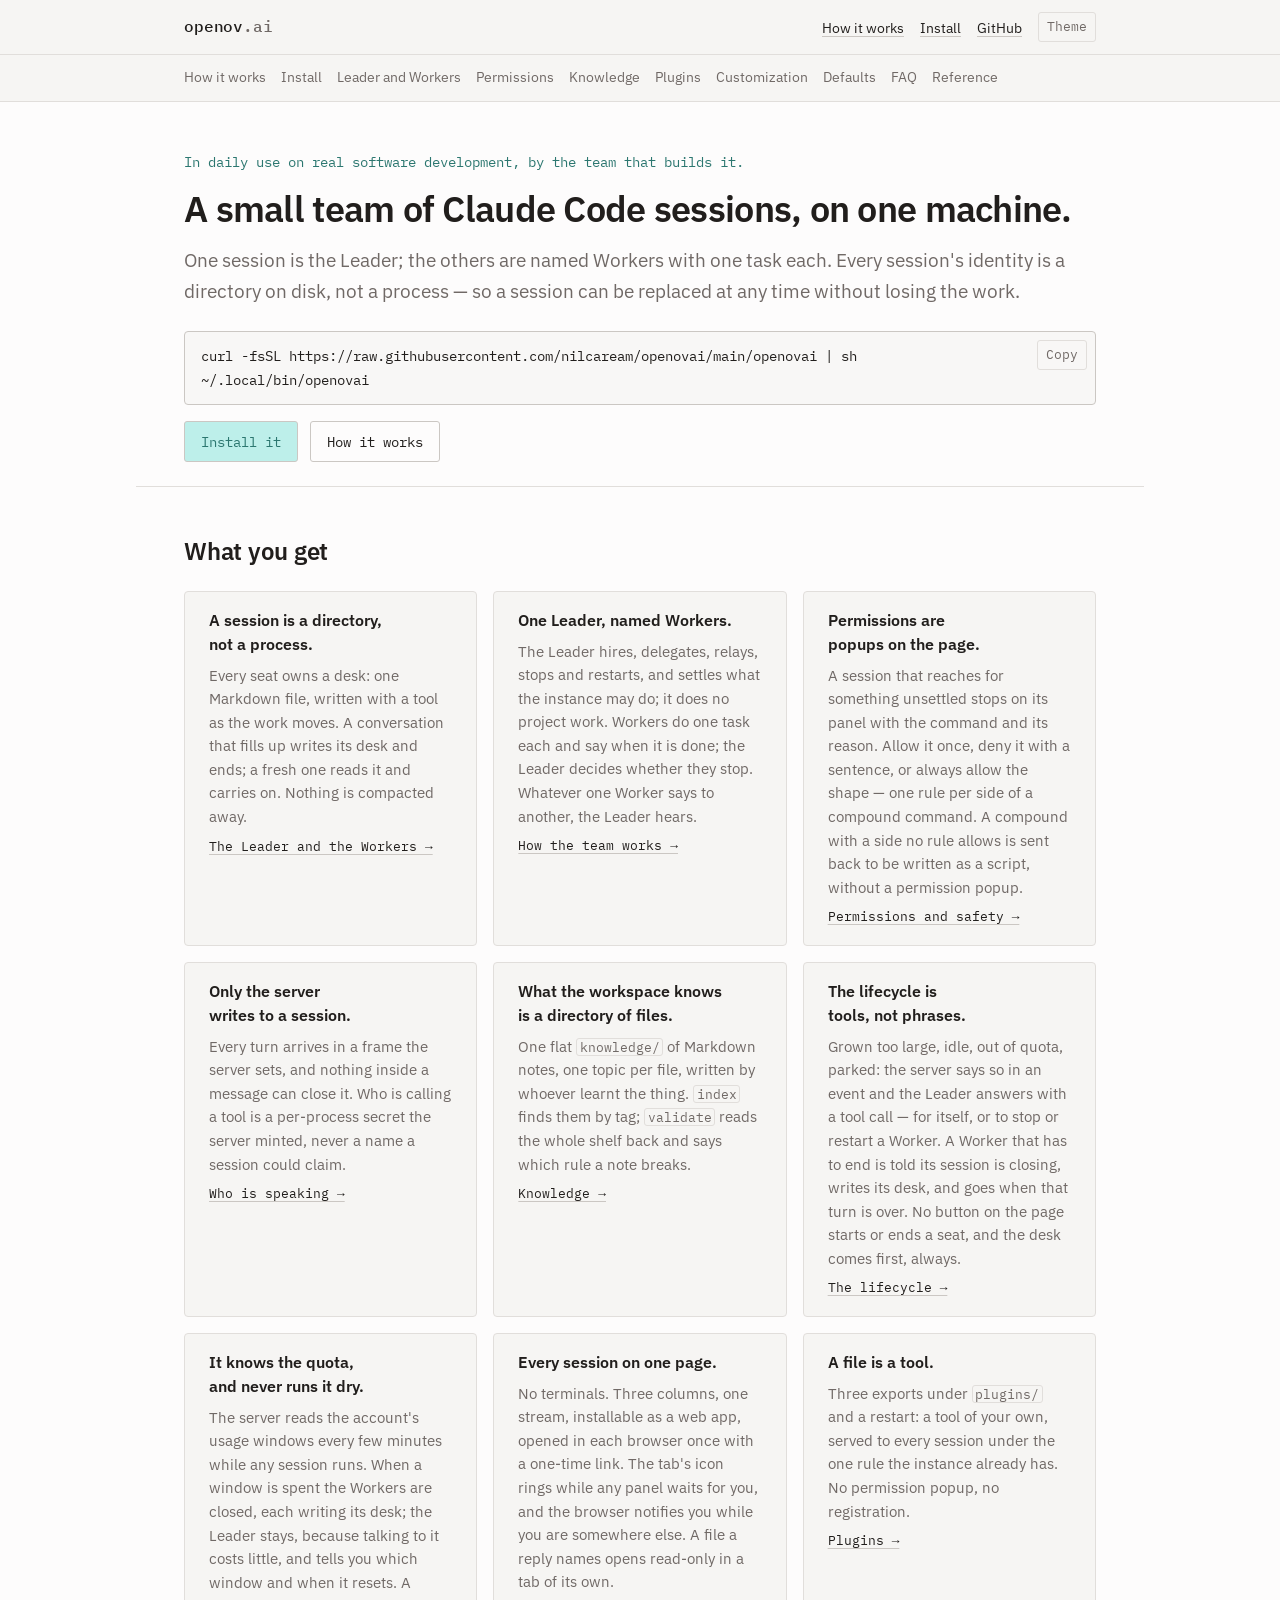
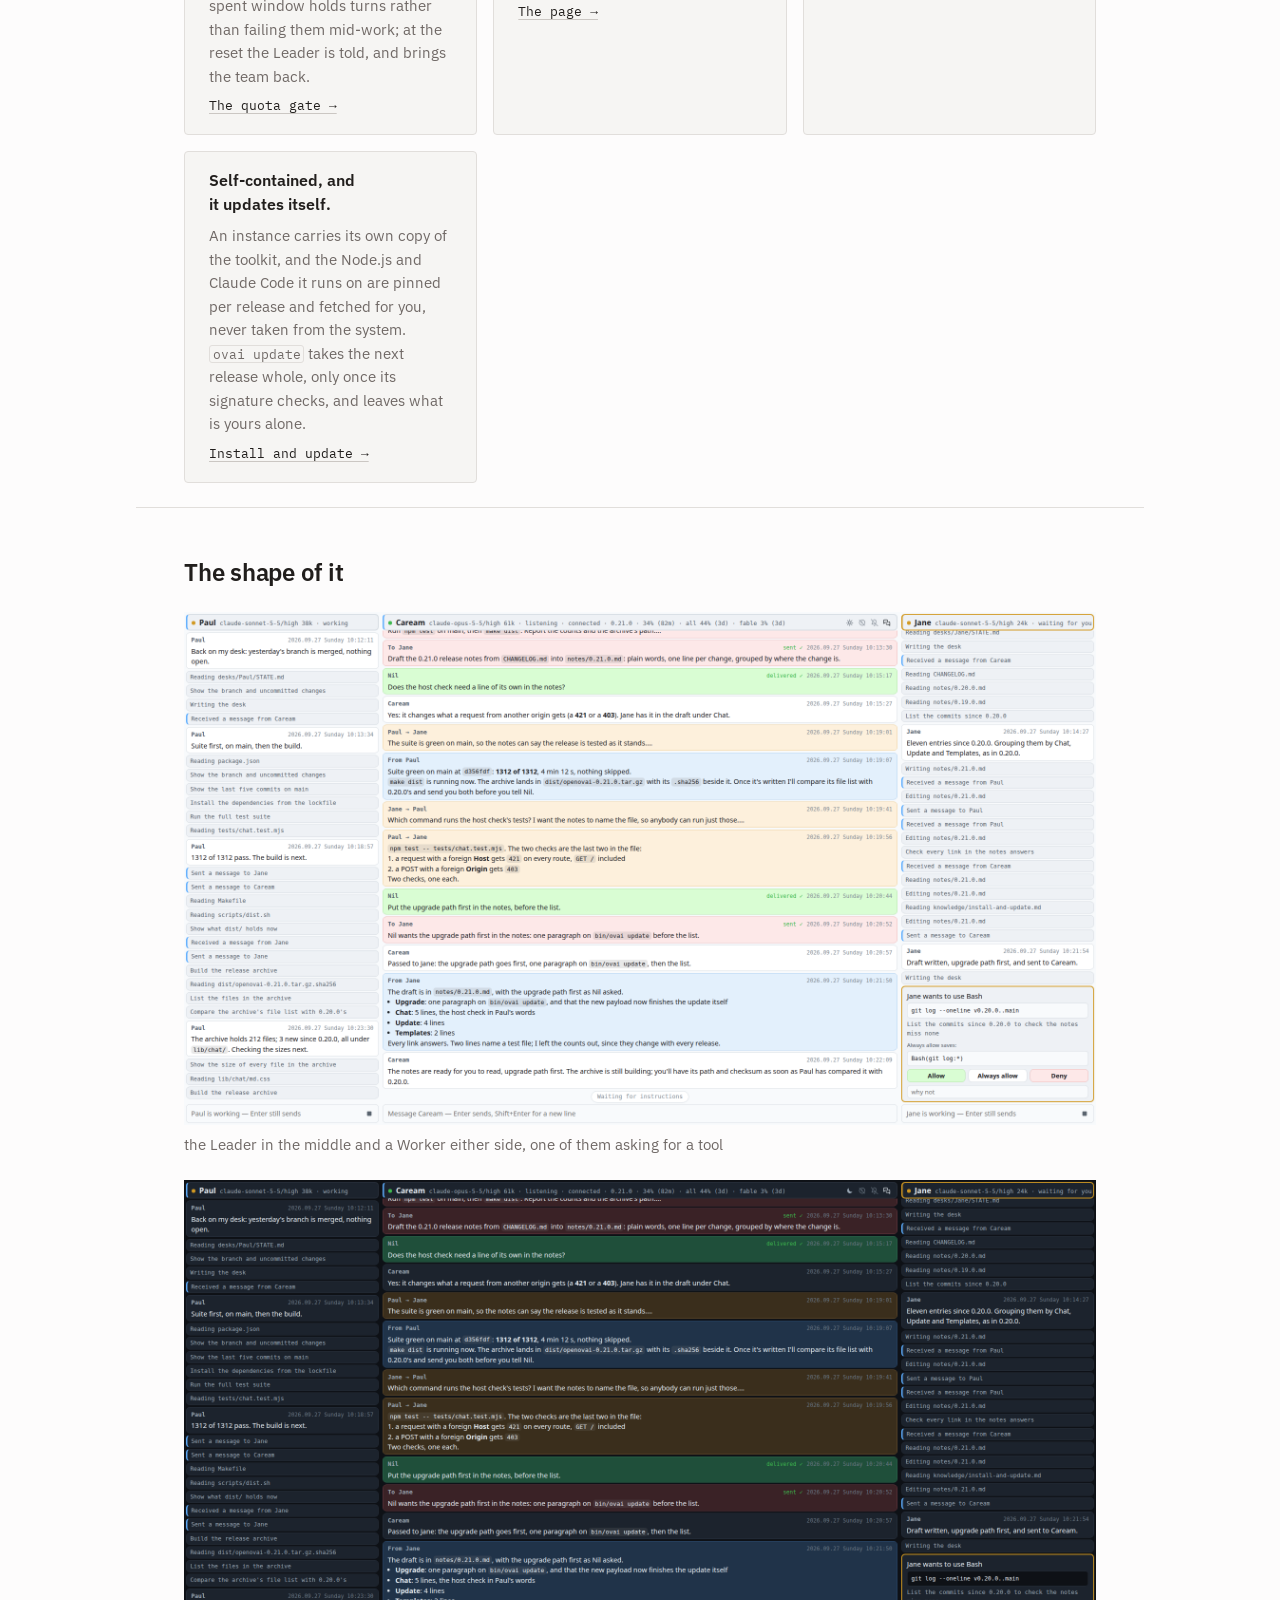
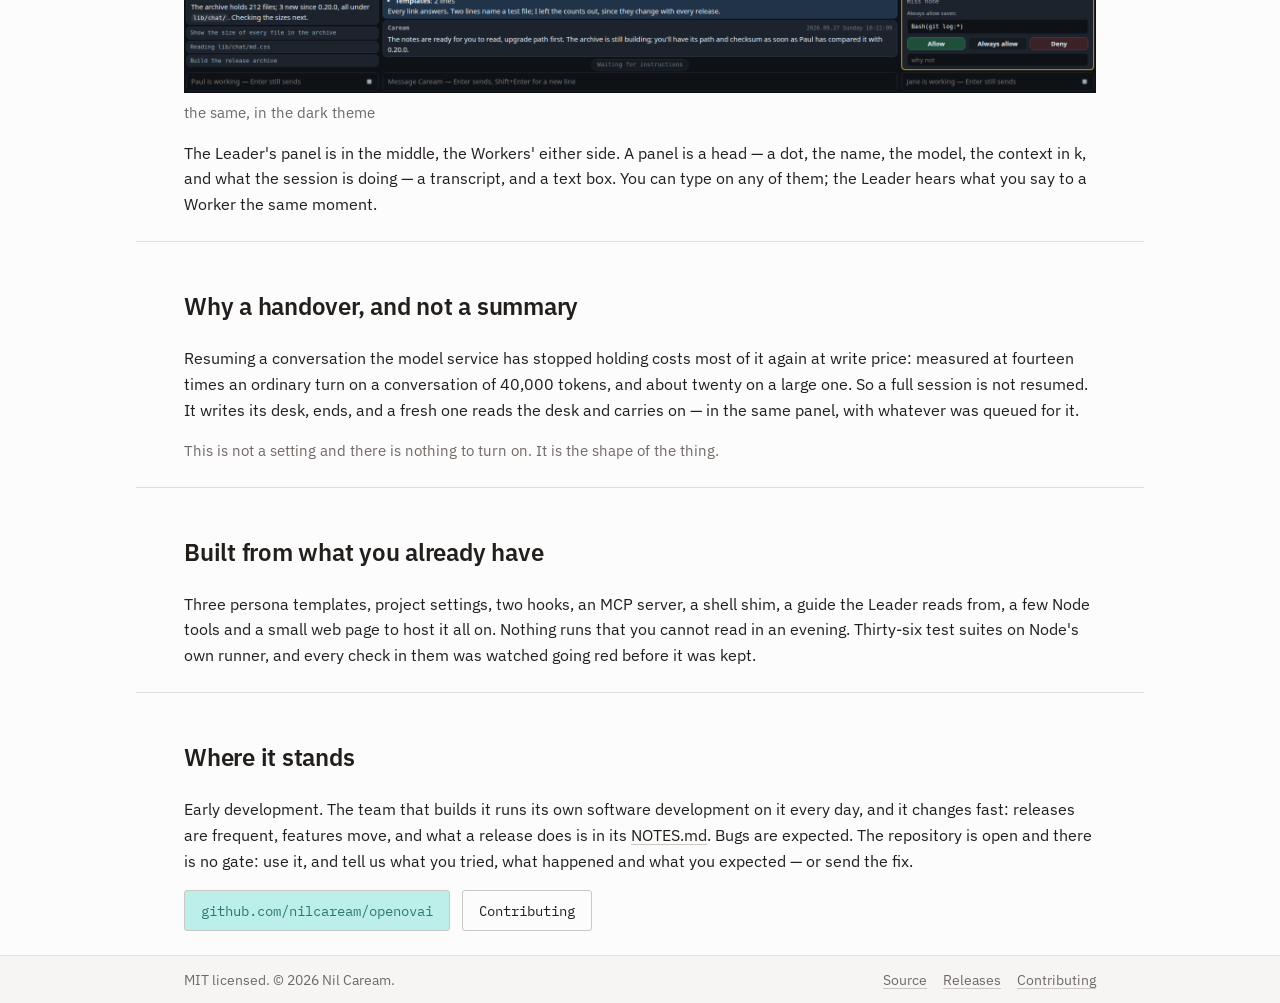
==== index.html @ b2111373 "install: no release number in the install examples" ====
<!doctype html>
<html lang="en">
<head>
<meta charset="utf-8">
<meta name="viewport" content="width=device-width, initial-scale=1">
<title>OpenOv AI — a small team of Claude Code sessions on one machine</title>
<meta name="description" content="A toolkit for running a small team of Claude Code sessions on one machine. One session is the Leader; the others are named Workers with one task each. Every session's identity is a directory on disk, not a process.">
<link rel="canonical" href="https://openov.ai/">
<meta property="og:type" content="website">
<meta property="og:url" content="https://openov.ai/">
<meta property="og:title" content="OpenOv AI">
<meta property="og:description" content="A small team of Claude Code sessions on one machine. Every session's identity is a directory on disk, not a process.">
<link rel="icon" href="/favicon.svg" type="image/svg+xml">
<!-- Fonts are served from this site. The page makes no third-party request of any kind. -->
<link rel="preload" href="/fonts/ibm-plex-sans-latin.woff2" as="font" type="font/woff2" crossorigin>
<link rel="preload" href="/fonts/ibm-plex-mono-400-latin.woff2" as="font" type="font/woff2" crossorigin>
<link rel="stylesheet" href="/style.css">
</head>
<body data-page="home">

<a class="skip" href="#main">Skip to content</a>

<header class="bar">
  <div class="wrap bar-in">
    <a class="mark" href="/">openov<span class="mark-dim">.ai</span></a>
    <nav>
      <a href="/how-it-works/">How it works</a>
      <a href="/install/">Install</a>
      <a href="https://github.com/nilcaream/openovai">GitHub</a>
      <button type="button" id="theme" class="ghost" hidden aria-label="Switch colour theme">Theme</button>
    </nav>
  </div>
  <nav class="docs" aria-label="Documentation">
    <div class="wrap docs-in">
      <a href="/how-it-works/">How it works</a>
      <a href="/install/">Install</a>
      <a href="/team/">Leader and Workers</a>
      <a href="/permissions/">Permissions</a>
      <a href="/knowledge/">Knowledge</a>
      <a href="/plugins/">Plugins</a>
      <a href="/customization/">Customization</a>
      <a href="/defaults/">Defaults</a>
      <a href="/faq/">FAQ</a>
      <a href="/reference/">Reference</a>
    </div>
  </nav>
</header>

<main id="main">

  <section class="wrap hero">
    <p class="line">In daily use on real software development, by the team that builds it.</p>
    <h1>A small team of Claude Code sessions, on one machine.</h1>
    <p class="lead">
      One session is the Leader; the others are named Workers with one task each. Every
      session's identity is a directory on disk, not a process &mdash; so a session can be
      replaced at any time without losing the work.
    </p>
    <div class="term term-copy">
      <button type="button" class="copy ghost" data-copy="install" hidden>Copy</button>
<pre id="install-cmd">curl -fsSL https://raw.githubusercontent.com/nilcaream/openovai/main/openovai | sh
~/.local/bin/openovai</pre>
    </div>
    <p class="cta">
      <a class="btn" href="/install/">Install it</a>
      <a class="btn btn-quiet" href="/how-it-works/">How it works</a>
    </p>
  </section>

  <section class="wrap">
    <h2>What you get</h2>
    <ul class="cards">
      <li class="card">
        <h3>A session is a directory, not a process.</h3>
        <p>Every seat owns a desk: one Markdown file, written with a tool as the work moves. A
          conversation that fills up writes its desk and ends; a fresh one reads it and carries
          on. Nothing is compacted away.</p>
        <a href="/team/">The Leader and the Workers &rarr;</a>
      </li>
      <li class="card">
        <h3>One Leader, named Workers.</h3>
        <p>The Leader hires, delegates, relays, stops and restarts, and settles what the instance
          may do; it does no project work. Workers do one task each and say when it is done; the
          Leader decides whether they stop. Whatever one Worker says to another, the Leader
          hears.</p>
        <a href="/team/">How the team works &rarr;</a>
      </li>
      <li class="card">
        <h3>Permissions are popups on the page.</h3>
        <p>A session that reaches for something unsettled stops on its panel with the command
          and its reason. Allow it once, deny it with a sentence, or always allow the shape
          &mdash; one rule per side of a compound command. A compound with a side no rule allows
          is sent back to be written as a script, without a permission popup.</p>
        <a href="/permissions/">Permissions and safety &rarr;</a>
      </li>
      <li class="card">
        <h3>Only the server writes to a session.</h3>
        <p>Every turn arrives in a frame the server sets, and nothing inside a message can close
          it. Who is calling a tool is a per-process secret the server minted, never a name a
          session could claim.</p>
        <a href="/permissions/">Who is speaking &rarr;</a>
      </li>
      <li class="card">
        <h3>What the workspace knows is a directory of files.</h3>
        <p>One flat <code>knowledge/</code> of Markdown notes, one topic per file, written by
          whoever learnt the thing. <code>index</code> finds them by tag; <code>validate</code>
          reads the whole shelf back and says which rule a note breaks.</p>
        <a href="/knowledge/">Knowledge &rarr;</a>
      </li>
      <li class="card">
        <h3>The lifecycle is tools, not phrases.</h3>
        <p>Grown too large, idle, out of quota, parked: the server says so in an event and the
          Leader answers with a tool call &mdash; for itself, or to stop or restart a Worker. A
          Worker that has to end is told its session is closing, writes its desk, and goes when
          that turn is over. No button on the page starts or ends a seat, and the desk comes
          first, always.</p>
        <a href="/how-it-works/#lifecycle">The lifecycle &rarr;</a>
      </li>
      <li class="card">
        <h3>It knows the quota, and never runs it dry.</h3>
        <p>The server reads the account's usage windows every few minutes while any session
          runs. When a window is spent the Workers are closed, each writing its desk; the Leader
          stays, because talking to it costs little, and tells you which window and when it
          resets. A spent window holds turns rather than failing them mid-work; at the reset the
          Leader is told, and brings the team back.</p>
        <a href="/how-it-works/#quota">The quota gate &rarr;</a>
      </li>
      <li class="card">
        <h3>Every session on one page.</h3>
        <p>No terminals. Three columns, one stream, installable as a web app, opened in each browser
          once with a one-time link. The tab's icon rings
          while any panel waits for you, and the browser notifies you while you are somewhere else.
          A file a reply names opens read-only in a tab of its own.</p>
        <a href="/how-it-works/#page">The page &rarr;</a>
      </li>
      <li class="card">
        <h3>A file is a tool.</h3>
        <p>Three exports under <code>plugins/</code> and a restart: a tool of your own, served to
          every session under the one rule the instance already has. No permission popup, no
          registration.</p>
        <a href="/plugins/">Plugins &rarr;</a>
      </li>
      <li class="card">
        <h3>Self-contained, and it updates itself.</h3>
        <p>An instance carries its own copy of the toolkit, and the Node.js and Claude Code it
          runs on are pinned per release and fetched for you, never taken from the system.
          <code>ovai update</code> takes the next release whole, only once its signature checks,
          and leaves what is yours alone.</p>
        <a href="/install/">Install and update &rarr;</a>
      </li>
    </ul>
  </section>

  <section class="wrap">
    <h2>The shape of it</h2>
    <figure class="shot">
      <a href="/media/media-1.png"><img src="/media/media-1.png" width="1920" height="1080" alt=""></a>
      <figcaption>the Leader in the middle and a Worker either side, one of them asking for a tool</figcaption>
    </figure>
    <figure class="shot">
      <a href="/media/media-2.png"><img src="/media/media-2.png" width="1920" height="1080" alt=""></a>
      <figcaption>the same, in the dark theme</figcaption>
    </figure>
    <p>
      The Leader's panel is in the middle, the Workers' either side. A panel is a head &mdash; a
      dot, the name, the model, the context in k, and what the session is doing &mdash; a
      transcript, and a text box. You can type on any of them; the Leader hears what you say to
      a Worker the same moment.
    </p>
  </section>

  <section class="wrap">
    <h2>Why a handover, and not a summary</h2>
    <p>
      Resuming a conversation the model service has stopped holding costs most of it again at
      write price: measured at fourteen times an ordinary turn on a conversation of 40,000
      tokens, and about twenty on a large one. So a full session is not resumed. It writes its
      desk, ends, and a fresh one reads the desk and carries on &mdash; in the same panel, with
      whatever was queued for it.
    </p>
    <p class="note">
      This is not a setting and there is nothing to turn on. It is the shape of the thing.
    </p>
  </section>

  <section class="wrap">
    <h2>Built from what you already have</h2>
    <p>
      Three persona templates, project settings, two hooks, an MCP server, a shell shim, a guide the
      Leader reads from, a few Node tools and a small web page to host it all on. Nothing runs that
      you cannot read in an evening. Thirty-six test suites on Node's own runner, and every check in them was watched going red
      before it was kept.
    </p>
  </section>

  <section class="wrap">
    <h2>Where it stands</h2>
    <p>
      Early development. The team that builds it runs its own software development on it every
      day, and it changes fast: releases are frequent, features move, and what a release does is
      in its <a href="https://github.com/nilcaream/openovai/blob/main/NOTES.md">NOTES.md</a>.
      Bugs are expected. The repository is open and there is no gate: use it, and tell us what
      you tried, what happened and what you expected &mdash; or send the fix.
    </p>
    <p class="cta">
      <a class="btn" href="https://github.com/nilcaream/openovai">github.com/nilcaream/openovai</a>
      <a class="btn btn-quiet" href="https://github.com/nilcaream/openovai/blob/main/CONTRIBUTING.md">Contributing</a>
    </p>
  </section>

</main>

<footer class="bar bar-foot">
  <div class="wrap bar-in">
    <span>MIT licensed. &copy; 2026 Nil Caream.</span>
    <nav>
      <a href="https://github.com/nilcaream/openovai">Source</a>
      <a href="https://github.com/nilcaream/openovai/blob/main/NOTES.md">Releases</a>
      <a href="https://github.com/nilcaream/openovai/blob/main/CONTRIBUTING.md">Contributing</a>
    </nav>
  </div>
</footer>

<script>
// Everything below is an enhancement. With JavaScript off the page is complete:
// the theme follows prefers-color-scheme and the install command is selectable text.
(function () {
  "use strict";

  var root = document.documentElement;
  var toggle = document.getElementById("theme");

  try {
    var saved = localStorage.getItem("theme");
    if (saved === "dark" || saved === "light") root.setAttribute("data-theme", saved);
  } catch (e) { /* private mode, blocked storage: the media query still decides */ }

  if (toggle) {
    toggle.hidden = false;
    toggle.addEventListener("click", function () {
      var dark = getComputedStyle(root).getPropertyValue("--is-dark").trim() === "1";
      var next = dark ? "light" : "dark";
      root.setAttribute("data-theme", next);
      try { localStorage.setItem("theme", next); } catch (e) { /* nothing to do */ }
    });
  }

  document.querySelectorAll("[data-copy]").forEach(function (button) {
    var pre = document.getElementById(button.getAttribute("data-copy") + "-cmd");
    if (!pre || !navigator.clipboard) return;
    button.hidden = false;
    button.addEventListener("click", function () {
      navigator.clipboard.writeText(pre.textContent).then(function () {
        var was = button.textContent;
        button.textContent = "Copied";
        setTimeout(function () { button.textContent = was; }, 1200);
      });
    });
  });
})();
</script>

</body>
</html>
---- style.css ----
/* OpenOv AI — openov.ai
 *
 * One stylesheet, no build step. Light is the base; the dark palette is a redefinition of the
 * same tokens, so no colour is ever defined only inside a media query.
 *
 * --is-dark is read back by the theme toggle in index.html, which is why it exists as a token.
 */

/* IBM Plex, served from this site. No third-party request is made by this page.
 * SIL Open Font License 1.1, (c) 2017 IBM Corp — the full text is in fonts/OFL.txt, which is
 * what the licence asks be distributed alongside the files.
 *
 * Sans is the variable file, so one download covers every weight the page uses. Mono is static
 * per weight, so there are two of it. Latin subset only: three files, about 75 KB in total.
 * font-display: swap, so text is readable before the fonts arrive and the page never blanks.
 */

@font-face {
  font-family: "IBM Plex Sans";
  font-style: normal;
  font-weight: 400 600;
  font-display: swap;
  src: url("/fonts/ibm-plex-sans-latin.woff2") format("woff2");
}

@font-face {
  font-family: "IBM Plex Mono";
  font-style: normal;
  font-weight: 400;
  font-display: swap;
  src: url("/fonts/ibm-plex-mono-400-latin.woff2") format("woff2");
}

@font-face {
  font-family: "IBM Plex Mono";
  font-style: normal;
  font-weight: 500;
  font-display: swap;
  src: url("/fonts/ibm-plex-mono-500-latin.woff2") format("woff2");
}

:root {
  --is-dark: 0;

  /* Warm neutrals: nothing is pure white or pure black. */
  --bg:        hsl(30 20% 99%);
  --bg-soft:   hsl(30 14% 96%);
  --bg-term:   hsl(30 12% 97%);
  --text:      hsl(20 8% 12%);
  --text-soft: hsl(20 5% 42%);
  --line:      hsl(30 8% 87%);
  --line-firm: hsl(30 7% 78%);

  /* The highlighter. Same idea as a marker pen over text, a different pen. */
  --mark:      hsl(174 62% 84%);
  --mark-firm: hsl(174 46% 32%);

  /* One column, and everything in it fills it: text, boxes, tables, cards. The width is set by
   * the widest thing that must not scroll — the install one-liner, 82 characters of Plex Mono at
   * 14px, in its box, inside a numbered step, with the Copy button clear of the text — plus room
   * for a fallback font while Plex loads. If the lines read long, this is the one token to
   * narrow; nothing inside the column has a width of its own.
   * --gap is the paragraph gap; --block the gap before a box; --section the space a section
   * keeps above its heading, half of it below its last block.
   */
  --col: 63rem;
  --gap: 1rem;
  --block: 1.5rem;
  --section: 3rem;
  --pad: clamp(1rem, 4vw, 3rem);

  --sans: "IBM Plex Sans", ui-sans-serif, system-ui, -apple-system, "Segoe UI", Roboto, sans-serif;
  --mono: "IBM Plex Mono", ui-monospace, SFMono-Regular, "SF Mono", Menlo, Consolas, monospace;

  color-scheme: light;
}

@media (prefers-color-scheme: dark) {
  :root:not([data-theme="light"]) {
    --is-dark: 1;
    --bg:        hsl(20 9% 7%);
    --bg-soft:   hsl(20 7% 11%);
    --bg-term:   hsl(20 8% 10%);
    --text:      hsl(30 12% 96%);
    --text-soft: hsl(30 6% 65%);
    --line:      hsl(20 6% 20%);
    --line-firm: hsl(20 5% 30%);
    --mark:      hsl(174 42% 24%);
    --mark-firm: hsl(174 48% 72%);
    color-scheme: dark;
  }
}

:root[data-theme="dark"] {
  --is-dark: 1;
  --bg:        hsl(20 9% 7%);
  --bg-soft:   hsl(20 7% 11%);
  --bg-term:   hsl(20 8% 10%);
  --text:      hsl(30 12% 96%);
  --text-soft: hsl(30 6% 65%);
  --line:      hsl(20 6% 20%);
  --line-firm: hsl(20 5% 30%);
  --mark:      hsl(174 42% 24%);
  --mark-firm: hsl(174 48% 72%);
  color-scheme: dark;
}

*, *::before, *::after { box-sizing: border-box; }

html { -webkit-text-size-adjust: 100%; }

body {
  margin: 0;
  background: var(--bg);
  color: var(--text);
  font-family: var(--sans);
  font-size: 1rem;
  line-height: 1.6;
  -webkit-font-smoothing: antialiased;
}

/* ---- layout ------------------------------------------------------------- */

.wrap {
  width: 100%;
  max-width: var(--col);
  margin-inline: auto;
  padding-inline: var(--pad);
}

/* A section keeps --section above its heading and half of that below its last block, so the
 * rule between two sections sits nearer the text it closes than the heading it precedes, and
 * the whole gap from one section's last line to the next heading stays within three lines.
 */
main > section {
  padding-block: var(--section) calc(var(--section) / 2);
  border-bottom: 1px solid var(--line);
}

main > section:last-child { border-bottom: 0; }

/* The rhythm: a paragraph gap between things, a block gap before a box or after a heading,
 * nothing above the first child. The top margin belongs to these rules alone: a list or a
 * figure below resets its own bottom and side margins, never its top.
 */
main > section > :first-child { margin-top: 0; }
main > section > * + * { margin-top: var(--gap); }
main > section > * + :where(figure, .term, .table, .cards, .callout) { margin-top: var(--block); }
main > section > h2 + * { margin-top: var(--block); }
main > section > h3 + * { margin-top: 0.75rem; }

/* ---- type --------------------------------------------------------------- */

h1, h2, h3 { text-wrap: balance; margin: 0; font-weight: 600; }
h1 { font-size: clamp(1.75rem, 1rem + 2vw, 2.25rem); line-height: 1.111; letter-spacing: -0.02em; }
h2 { font-size: 1.5rem; line-height: 1.333; letter-spacing: -0.01em; }
h3 { font-size: 1.25rem; line-height: 1.2; }

p { margin: 0; }
.lead { font-size: clamp(1.05rem, 2vw, 1.2rem); color: var(--text-soft); }
.note { font-size: 0.92rem; color: var(--text-soft); }

a { color: inherit; text-decoration-color: var(--line-firm); text-underline-offset: 0.2em; }
a:hover { text-decoration-color: currentColor; }

/* A code token never breaks inside itself — not at a hyphen, not at a slash. A code long enough
 * to need wrapping says where with <wbr>, between arguments or clauses; a line breaks there and
 * nowhere else.
 */
code { font-family: var(--mono); font-size: 0.9em; white-space: nowrap; }

/* ---- the tag, the marks, the buttons ------------------------------------ */

.tag {
  display: inline-block;
  font-family: var(--mono);
  font-size: 0.76rem;
  text-transform: uppercase;
  letter-spacing: 0.09em;
  padding: 0.25rem 0.5rem;
  background: var(--mark);
  color: var(--mark-firm);
  border-radius: 2px;
}

.marks { list-style: none; padding: 0; margin-bottom: 0; }
.marks li { position: relative; padding-left: 2rem; }
.marks li + li { margin-top: 0.5rem; }
.marks li::before {
  content: "[*]";
  position: absolute;
  left: 0;
  font-family: var(--mono);
  color: var(--mark-firm);
}
.marks-tight li + li { margin-top: 0.25rem; }

.cta { display: flex; flex-wrap: wrap; gap: 0.75rem; }

.btn {
  display: inline-block;
  font-family: var(--mono);
  font-size: 0.9rem;
  padding: 0.5rem 1rem;
  border: 1px solid var(--line-firm);
  border-radius: 3px;
  background: var(--mark);
  color: var(--mark-firm);
  text-decoration: none;
}
.btn:hover { border-color: var(--mark-firm); }
.btn-quiet { background: transparent; color: var(--text); }

.ghost {
  font: inherit;
  font-family: var(--mono);
  font-size: 0.8rem;
  padding: 0.25rem 0.5rem;
  color: var(--text-soft);
  background: transparent;
  border: 1px solid var(--line);
  border-radius: 3px;
  cursor: pointer;
}
.ghost:hover { color: var(--text); border-color: var(--line-firm); }

/* ---- the terminal boxes ------------------------------------------------- */

.term {
  margin-inline: 0;
  margin-bottom: 0;
  border: 1px solid var(--line-firm);
  border-radius: 4px;
  background: var(--bg-term);
  position: relative;
}

.term figcaption {
  font-family: var(--mono);
  font-size: 0.76rem;
  color: var(--text-soft);
  padding: 0.5rem 1rem;
  border-bottom: 1px solid var(--line);
}

.term pre {
  margin: 0;
  padding: 0.75rem 1rem;
  overflow-x: auto;          /* wide content scrolls in its own box, never the page */
  font-family: var(--mono);
  font-size: 0.875rem;
  line-height: 1.5rem;
  tab-size: 2;
}

.term b { font-weight: 500; background: var(--mark); color: var(--mark-firm); padding: 0 0.25em; }

/* The button sits over the box's top-right corner; the text keeps clear of it, so a one-line
 * command is never covered and never scrolls to get out from under it.
 */
.term-copy pre { padding-right: 4rem; }
.term-copy .copy { position: absolute; top: 0.5rem; right: 0.5rem; background: var(--bg-term); }

/* ---- bars --------------------------------------------------------------- */

.bar { border-bottom: 1px solid var(--line); background: var(--bg-soft); }
.bar-foot { border-bottom: 0; border-top: 1px solid var(--line); }

.bar-in {
  display: flex;
  flex-wrap: wrap;
  gap: 0.5rem 1rem;
  align-items: center;
  justify-content: space-between;
  padding-block: 0.75rem;
  font-size: 0.9rem;
}

.bar-in nav { display: flex; align-items: center; gap: 1rem; }

.mark {
  font-family: var(--mono);
  font-weight: 500;
  font-size: 1rem;
  letter-spacing: -0.01em;
  text-decoration: none;
}
.mark-dim { color: var(--text-soft); }

.bar-foot { color: var(--text-soft); font-size: 0.85rem; }

/* ---- the docs row --------------------------------------------------------
 *
 * Every page carries the same second row under the header: one link per docs page. The page
 * that is open is marked from the body's data-page, so the row itself is the same bytes on every
 * page and the mark needs no script.
 */

.docs { border-top: 1px solid var(--line); font-size: 0.85rem; }

/* The links are inline, not flex items, so that when the row has to break — on a phone — the
 * lines come out even (text-wrap: balance) instead of one link left over on the last line.
 */
.docs-in { padding-block: 0.5rem; text-wrap: balance; }
.docs-in a { display: inline-block; text-decoration: none; color: var(--text-soft); padding-block: 0.25rem; margin-right: 0.75rem; }
.docs-in a:hover { color: var(--text); }
[data-page="how-it-works"] .docs-in a[href="/how-it-works/"],
[data-page="install"]       .docs-in a[href="/install/"],
[data-page="team"]          .docs-in a[href="/team/"],
[data-page="permissions"]   .docs-in a[href="/permissions/"],
[data-page="knowledge"]     .docs-in a[href="/knowledge/"],
[data-page="plugins"]       .docs-in a[href="/plugins/"],
[data-page="customization"] .docs-in a[href="/customization/"],
[data-page="defaults"]      .docs-in a[href="/defaults/"],
[data-page="faq"]           .docs-in a[href="/faq/"],
[data-page="reference"]     .docs-in a[href="/reference/"] {
  color: var(--mark-firm);
  box-shadow: inset 0 -2px 0 var(--mark-firm);
}

/* ---- docs pages ----------------------------------------------------------
 *
 * A docs page is one column of prose with boxes in it, and the text and the boxes are the same
 * width: the column's.
 */

/* Headings keep twice as much above as below, so each sits with the text it opens: h2 opens a
 * section (the section's own padding is its space above, --block below), h3 2rem above and
 * 0.75rem below — the space below is set with the rhythm rules above.
 */
.prose > * + h2 { margin-top: var(--section); }
.prose > * + h3 { margin-top: 2rem; }
.prose ul, .prose ol { padding-left: 1.5rem; margin-bottom: 0; }
.prose li + li { margin-top: 0.5rem; }
.prose li > ul { margin-top: 0.5rem; }
.prose dl { margin-bottom: 0; }
.prose dt { font-family: var(--mono); font-size: 0.88rem; font-weight: 500; margin-top: 0.75rem; }
.prose dd { margin: 0.25rem 0 0 0; }
.prose hr { border: 0; border-top: 1px solid var(--line); margin-block: 3rem; }

/* Inline code in prose sits on the soft ground; code inside a terminal box does not. */
.prose p code, .prose li code, .prose dd code, .prose td code, .card code {
  background: var(--bg-soft);
  border: 1px solid var(--line);
  border-radius: 3px;
  padding: 0 0.2em;
  font-size: 0.86em;
}

/* Tables: the reference page is mostly these. The columns share the width by what they hold:
 * no column is held on one line, so the prose column gets the room and a command in a cell
 * wraps between its arguments. A table wider than its column scrolls in its own box.
 */
.table { overflow-x: auto; }
table { border-collapse: collapse; width: 100%; font-size: 0.875rem; line-height: 1.5rem; }
th, td { text-align: left; vertical-align: top; padding: 0.5rem 0.75rem; border-bottom: 1px solid var(--line); }
th { font-weight: 600; font-size: 0.82rem; text-transform: uppercase; letter-spacing: 0.05em; color: var(--text-soft); }
table.whose td:nth-child(2) { white-space: nowrap; }  /* the whose column is one line per cell; the what column takes the rest */

/* Cards: the front page's grid of what you get, and any other list that wants to be boxes. */
.cards {
  list-style: none;
  padding: 0;
  margin-bottom: 0;
  display: grid;
  grid-template-columns: repeat(auto-fill, minmax(16rem, 1fr));
  gap: 1rem;
}
.card {
  border: 1px solid var(--line);
  border-radius: 4px;
  background: var(--bg-soft);
  padding: 1rem 1.5rem;
}
.card h3 { margin: 0 0 0.5rem; font-size: 1rem; line-height: 1.5; }
.card p { font-size: 0.92rem; color: var(--text-soft); }
.card a { display: inline-block; margin-top: 0.5rem; font-family: var(--mono); font-size: 0.8rem; }

/* Callouts: a note is something to know, a warning is something that bites. */
.callout {
  border-left: 3px solid var(--mark-firm);
  background: var(--bg-soft);
  padding: 0.75rem 1rem;
  border-radius: 0 3px 3px 0;
  font-size: 0.95rem;
}
.callout-warn { border-left-color: hsl(32 90% 45%); }
.callout > * + * { margin-top: 0.5rem; }
.callout b:first-child { font-family: var(--mono); font-size: 0.8rem; text-transform: uppercase; letter-spacing: 0.06em; }

/* A media figure that is not recorded yet: a dashed box saying what goes there and why. */
.media {
  margin-inline: 0;
  margin-bottom: 0;
  border: 2px dashed var(--line-firm);
  border-radius: 4px;
  padding: 1.5rem 1rem;
  text-align: center;
  color: var(--text-soft);
}
.media b { display: block; font-family: var(--mono); font-size: 0.8rem; color: var(--mark-firm); margin-bottom: 0.25rem; }
.media figcaption { font-size: 0.92rem; }

/* A recorded media figure: the shot at its own size, never wider than the column, the caption under it. */
.shot { margin-inline: 0; margin-bottom: 0; }
.shot img { display: block; max-width: 100%; height: auto; }
/* A shot of the ovai page comes as a light and a dark file; the one matching the site's theme shows. */
.shot > a.dark { display: none; }
:root[data-theme="dark"] .shot > a.light { display: none; }
:root[data-theme="dark"] .shot > a.dark { display: inline; }
@media (prefers-color-scheme: dark) {
  :root:not([data-theme="light"]) .shot > a.light { display: none; }
  :root:not([data-theme="light"]) .shot > a.dark { display: inline; }
}
.shot figcaption { font-size: 0.92rem; color: var(--text-soft); margin-top: 0.5rem; }

/* A diagram in words: a terminal box that is not a command. */
.diagram pre { font-size: 0.8rem; line-height: 1.25rem; }

/* Steps: the install page is a numbered read. It is not a prose list — ol.steps outweighs
 * .prose ol, so the list keeps no indent of its own and each step's box fills the step.
 */
ol.steps { counter-reset: step; list-style: none; padding: 0; margin-bottom: 0; }
.steps > li { counter-increment: step; position: relative; padding-left: 2.5rem; }
.steps > li + li { margin-top: 2rem; }
.steps > li::before {
  content: counter(step);
  position: absolute;
  left: 0;
  top: 0;
  width: 1.5rem;
  height: 1.5rem;
  display: grid;
  place-items: center;
  font-family: var(--mono);
  font-size: 0.8rem;
  border-radius: 50%;
  background: var(--mark);
  color: var(--mark-firm);
}
.steps > li > * + * { margin-top: 0.75rem; }
.steps h3 { margin-top: 0; }

/* The two-line hero on the front page, and the tag under it. */
.hero .line { font-family: var(--mono); font-size: 0.9rem; color: var(--mark-firm); }

/* ---- small screens -------------------------------------------------------
 *
 * The big gaps shrink, the text does not: section space 3rem → 2rem, the gap before a box
 * 1.5rem → 1rem, card padding 1rem all round; body stays 16px and the side padding is --pad's
 * floor of 1rem.
 */
@media (max-width: 40em) {
  :root { --section: 2rem; --block: 1rem; }
  .card { padding: 1rem; }
}

/* ---- accessibility ------------------------------------------------------ */

.skip {
  position: absolute;
  left: -9999px;
}
.skip:focus {
  left: var(--pad);
  top: 0.5rem;
  z-index: 10;
  background: var(--bg);
  padding: 0.5rem 0.75rem;
  border: 1px solid var(--line-firm);
  border-radius: 3px;
}

:focus-visible { outline: 2px solid var(--mark-firm); outline-offset: 2px; }

@media (prefers-reduced-motion: reduce) {
  *, *::before, *::after { transition: none !important; animation: none !important; }
}
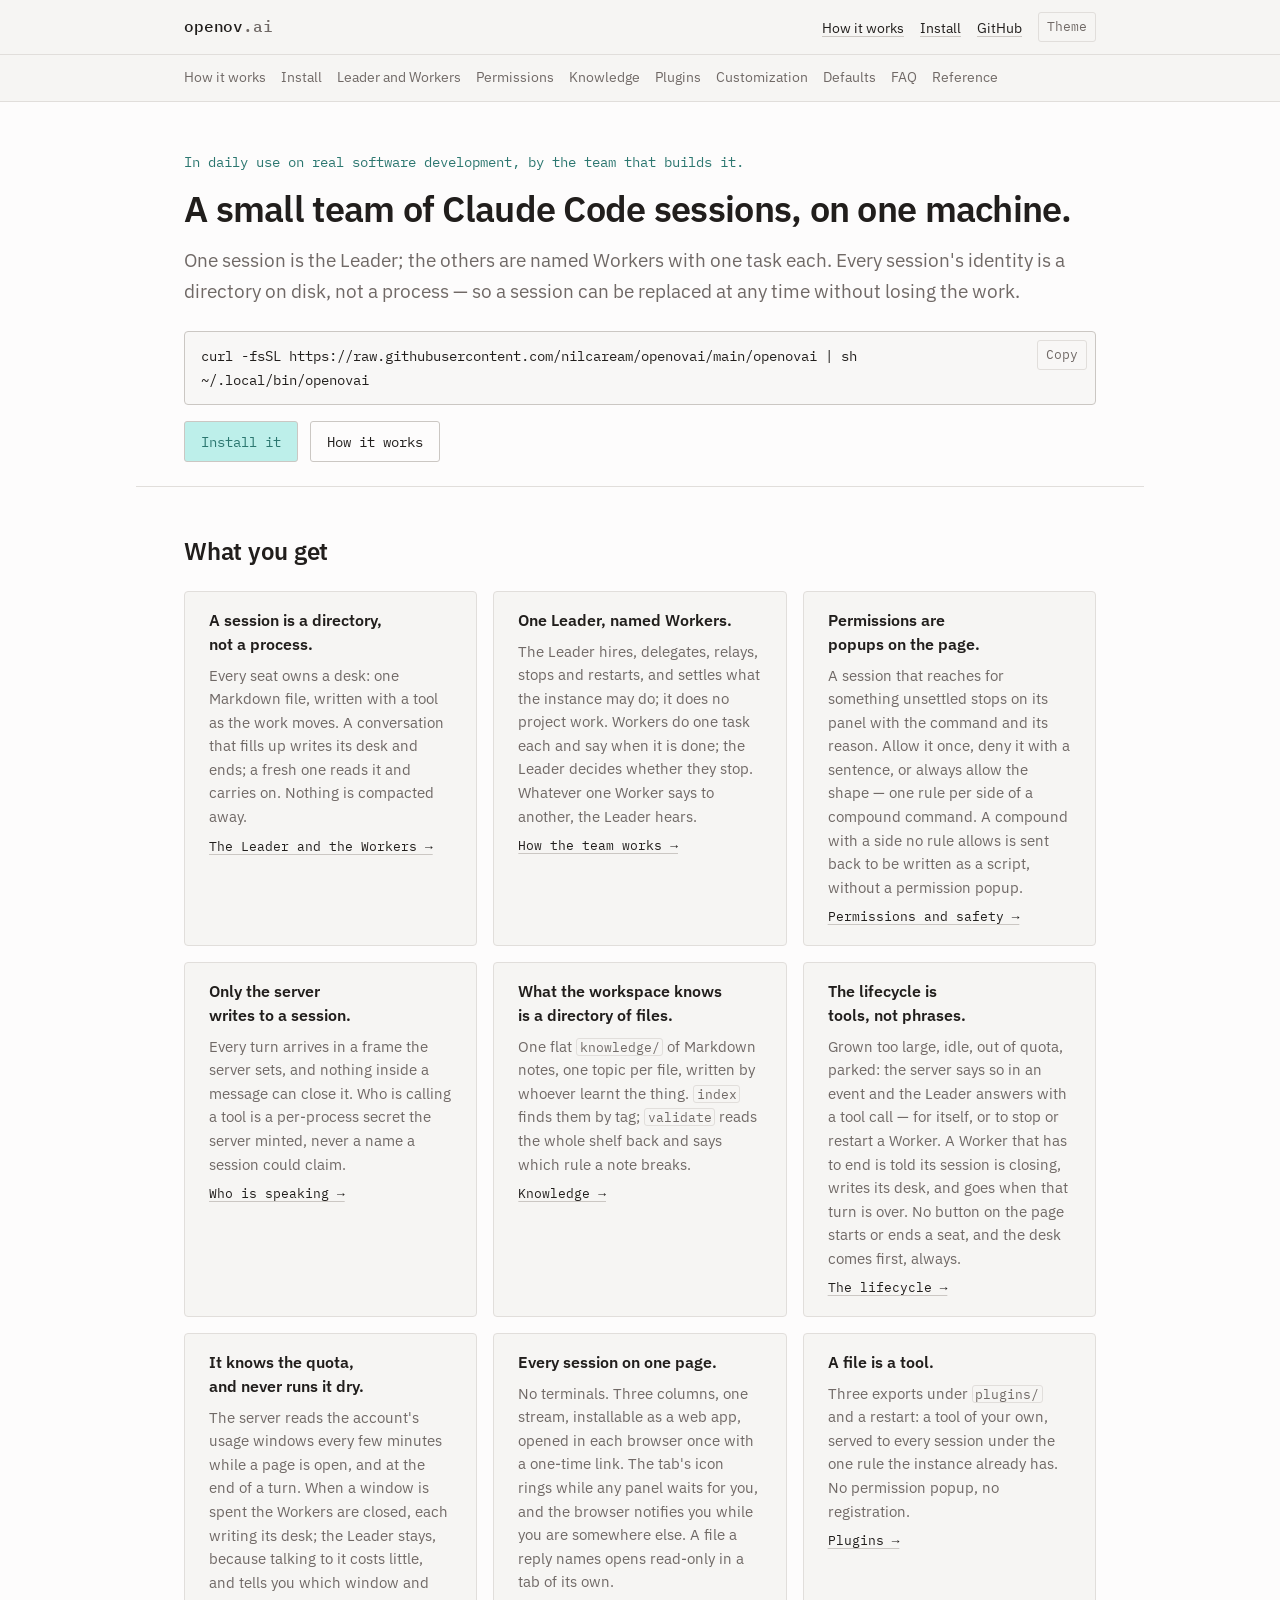
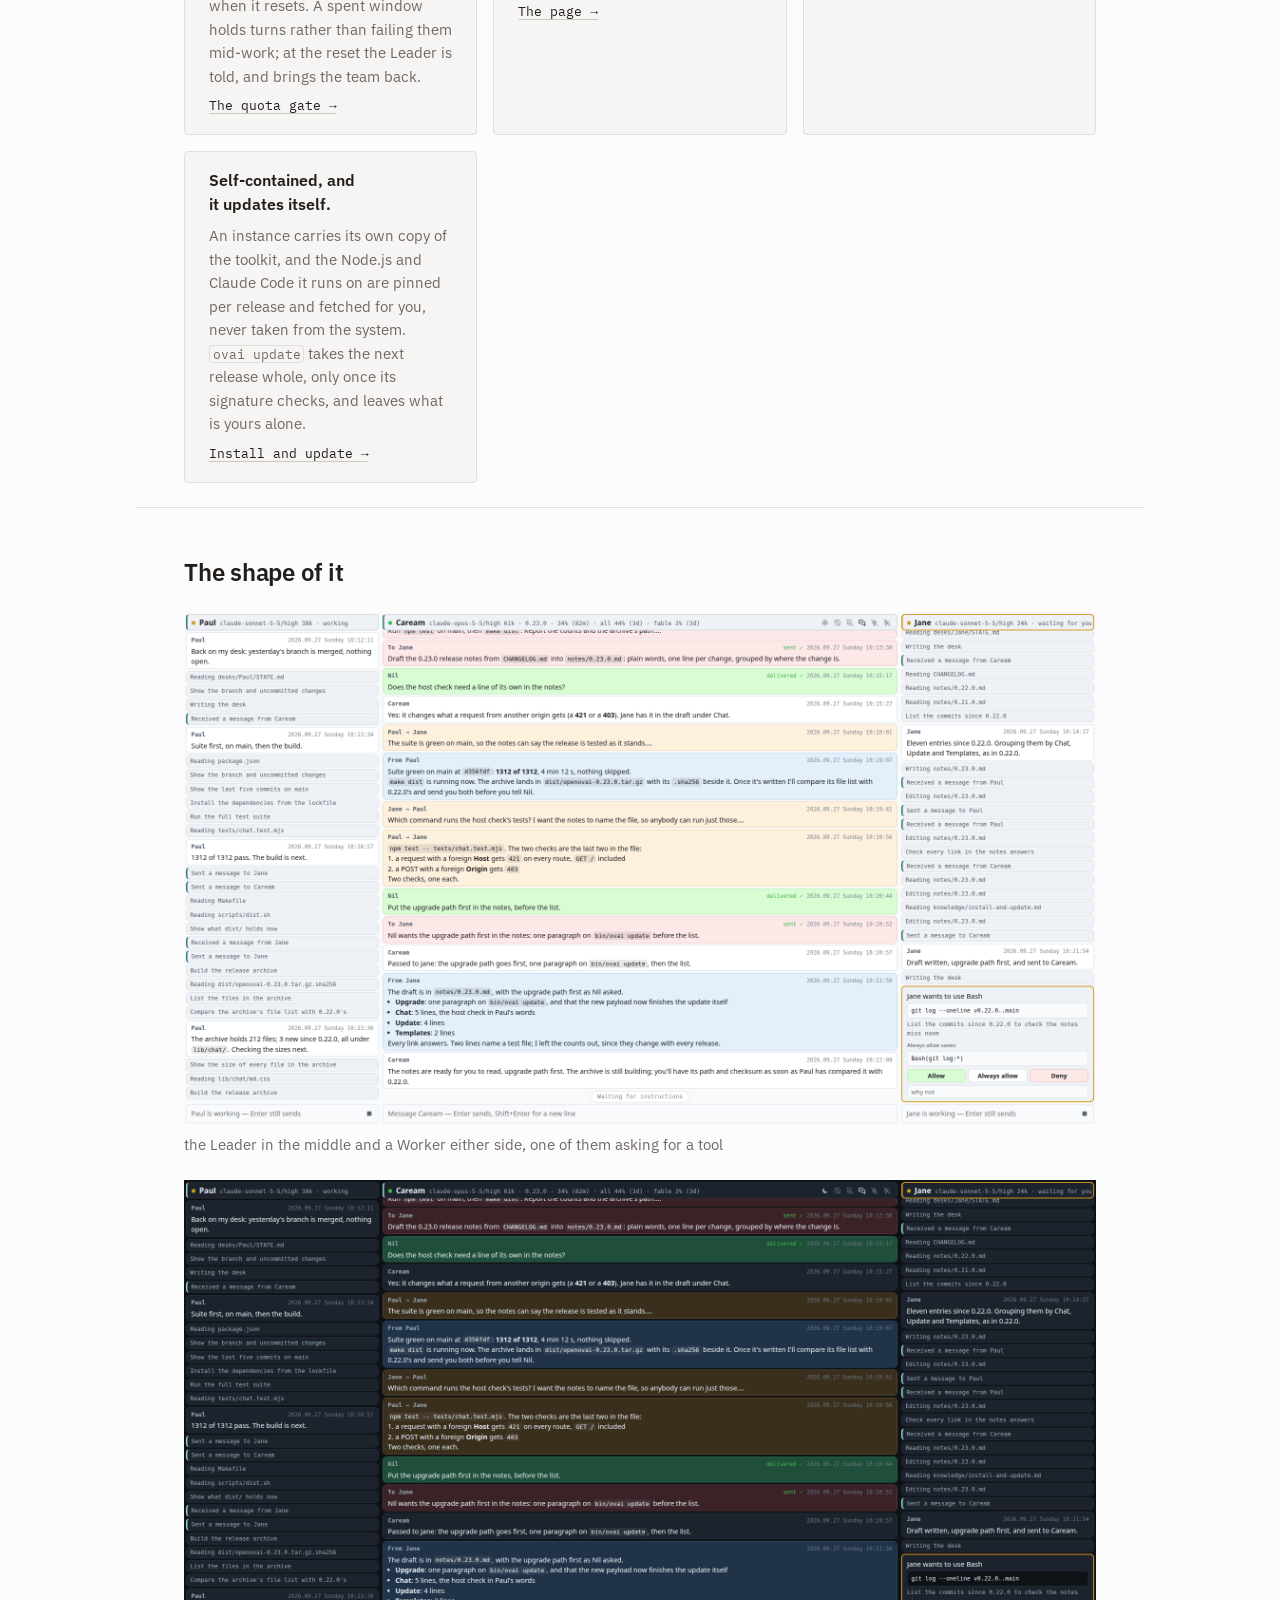
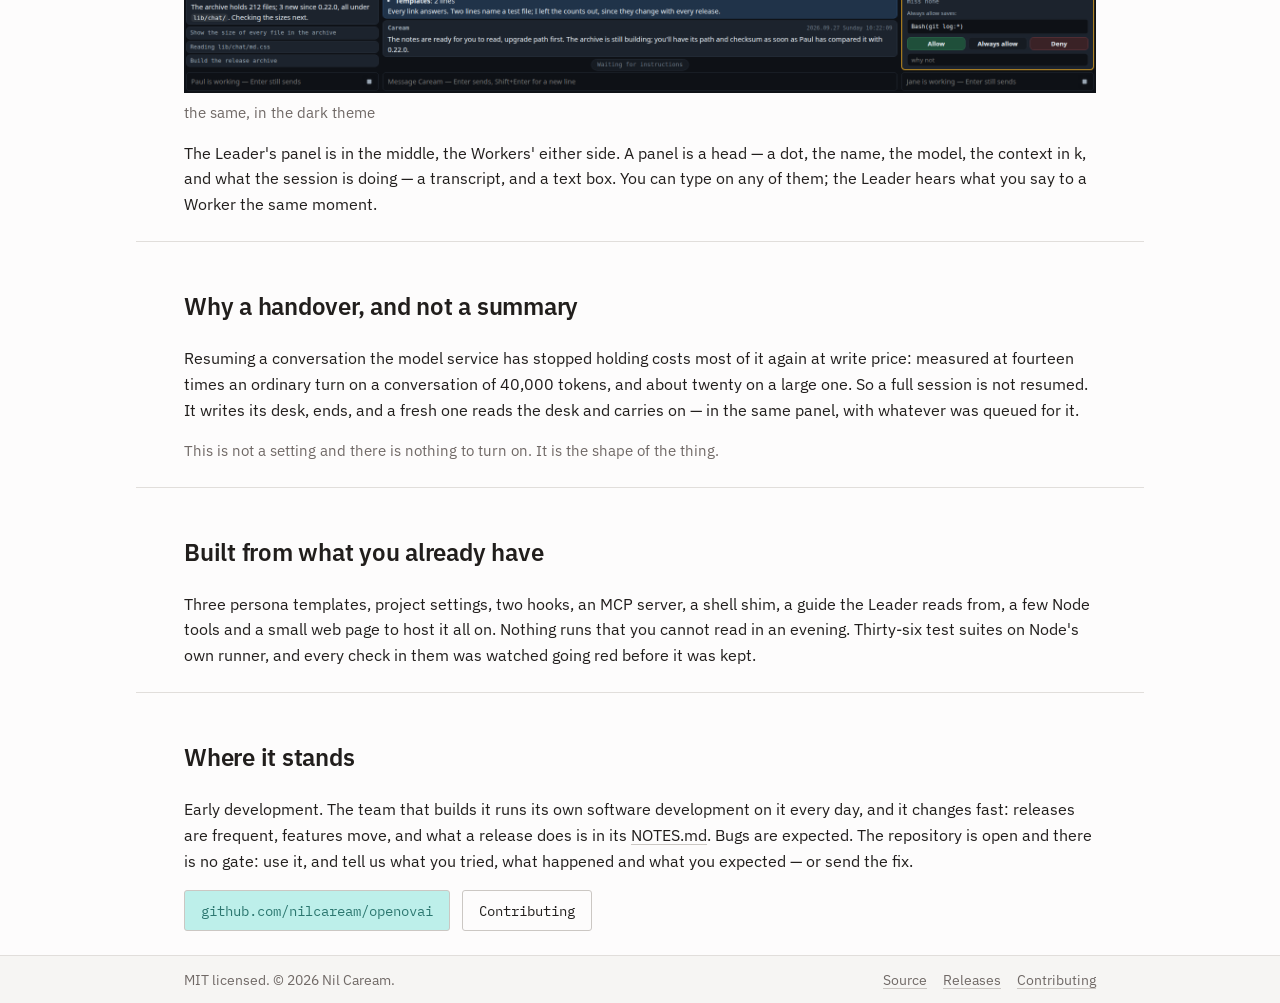
==== commit 9de2130b: "how it works: the panel heads and rows as 0.23.0 draws them" ====
--- a/index.html
+++ b/index.html
@@ -118,8 +118,8 @@
       </li>
       <li class="card">
         <h3>It knows the quota, and never runs it dry.</h3>
-        <p>The server reads the account's usage windows every few minutes while any session
-          runs. When a window is spent the Workers are closed, each writing its desk; the Leader
+        <p>The server reads the account's usage windows every few minutes while a page is open,
+          and at the end of a turn. When a window is spent the Workers are closed, each writing its desk; the Leader
           stays, because talking to it costs little, and tells you which window and when it
           resets. A spent window holds turns rather than failing them mid-work; at the reset the
           Leader is told, and brings the team back.</p>
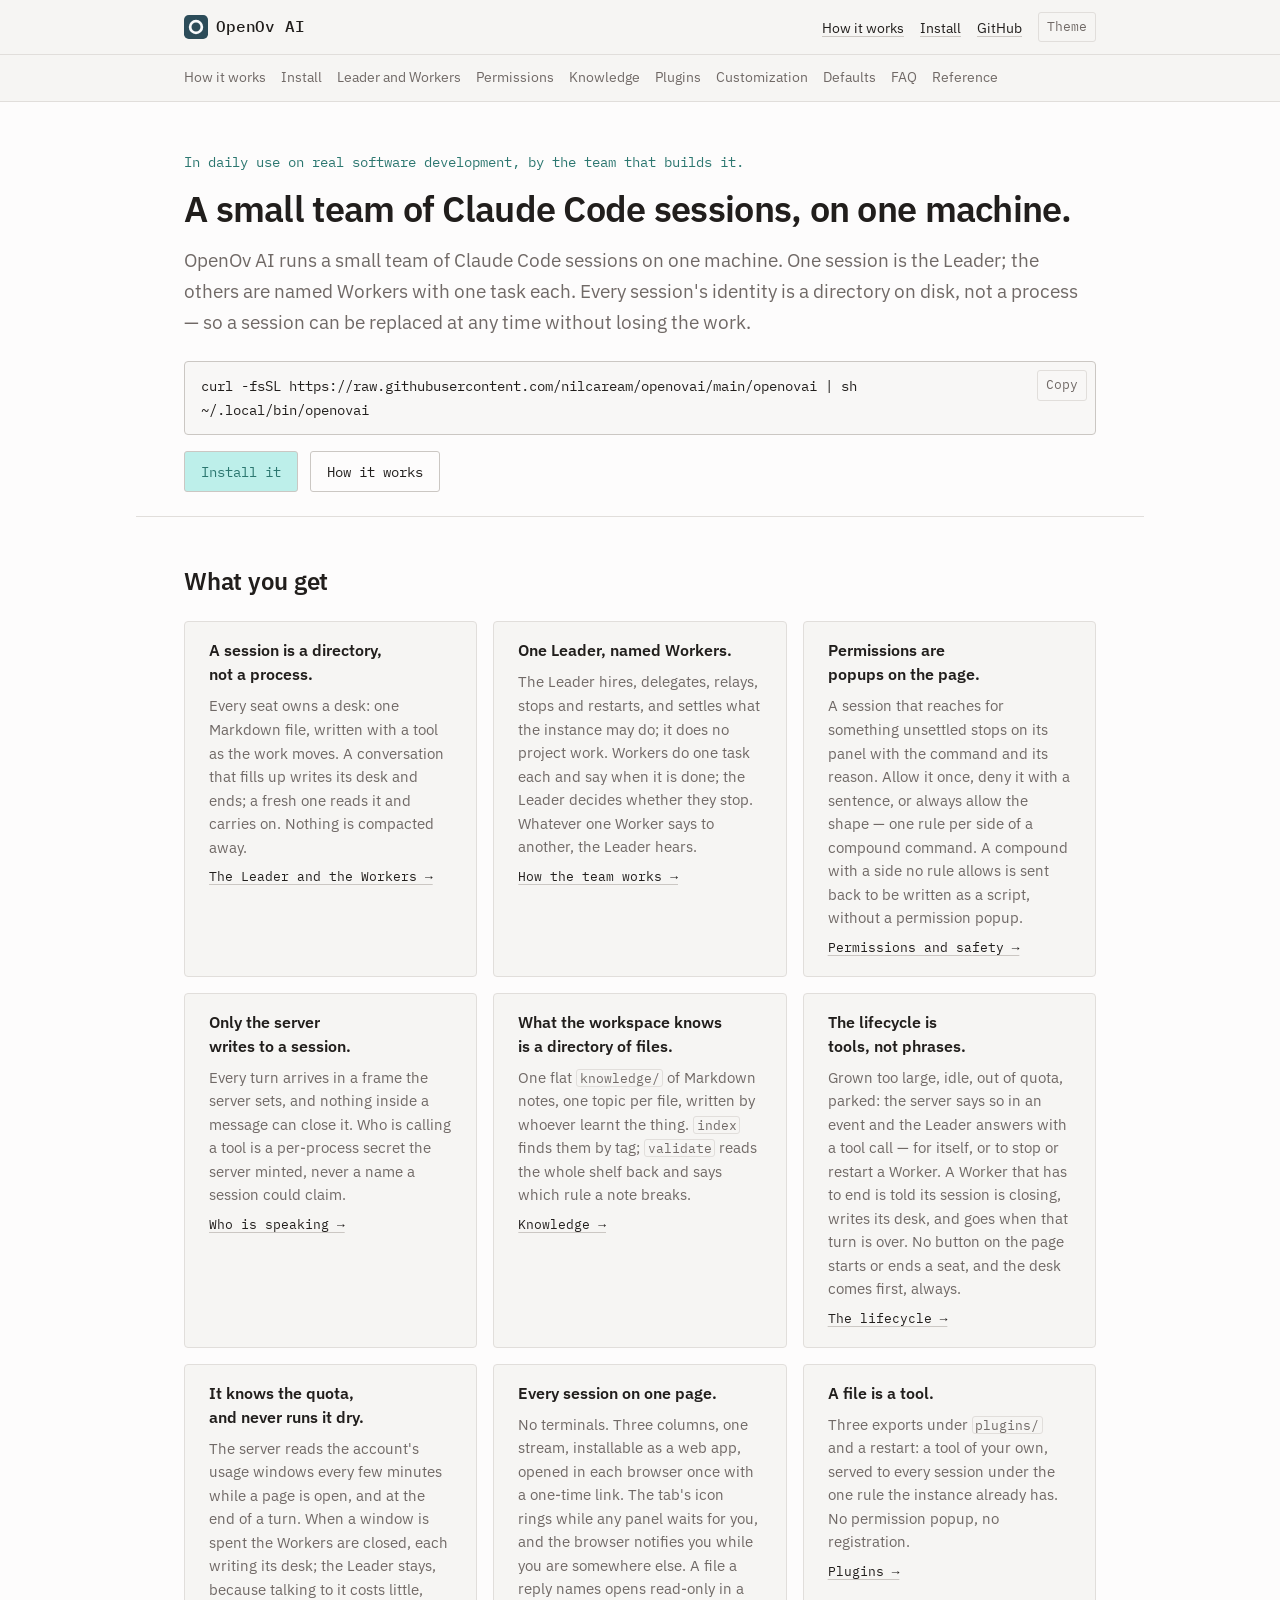
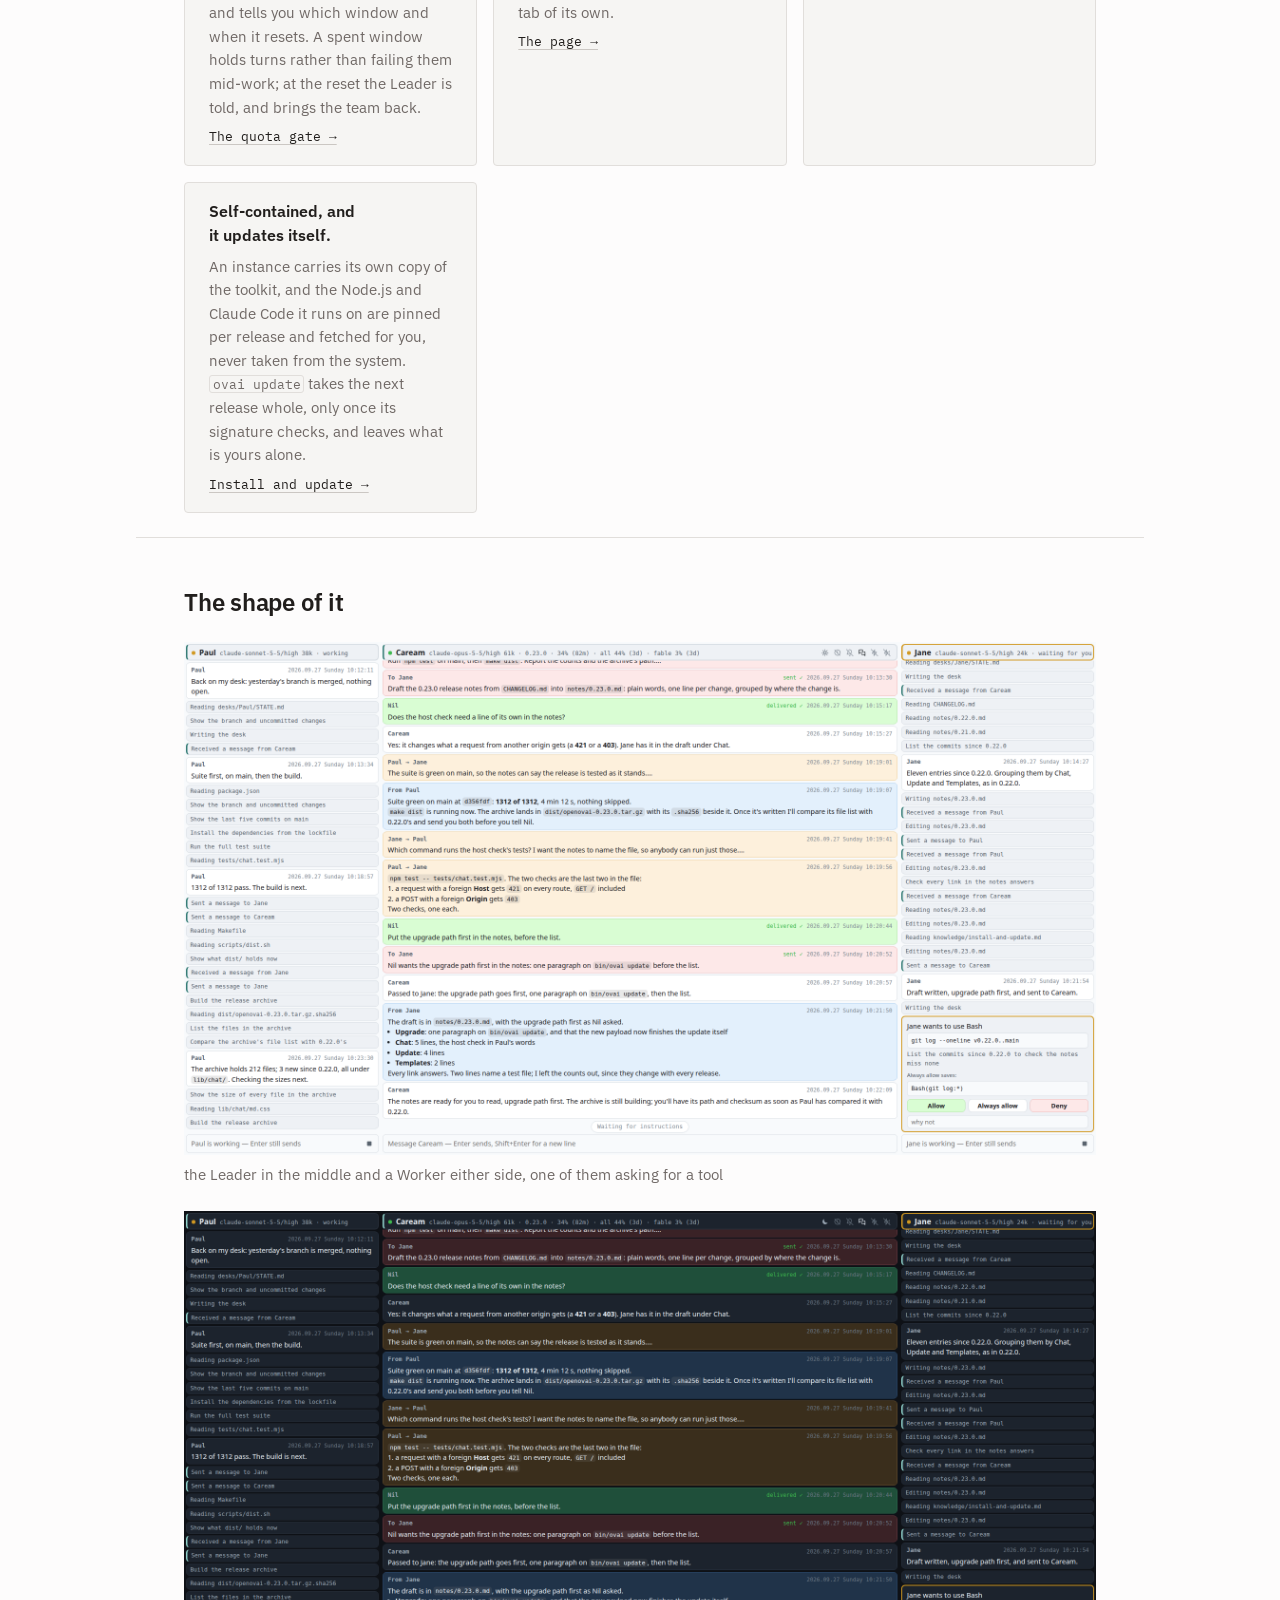
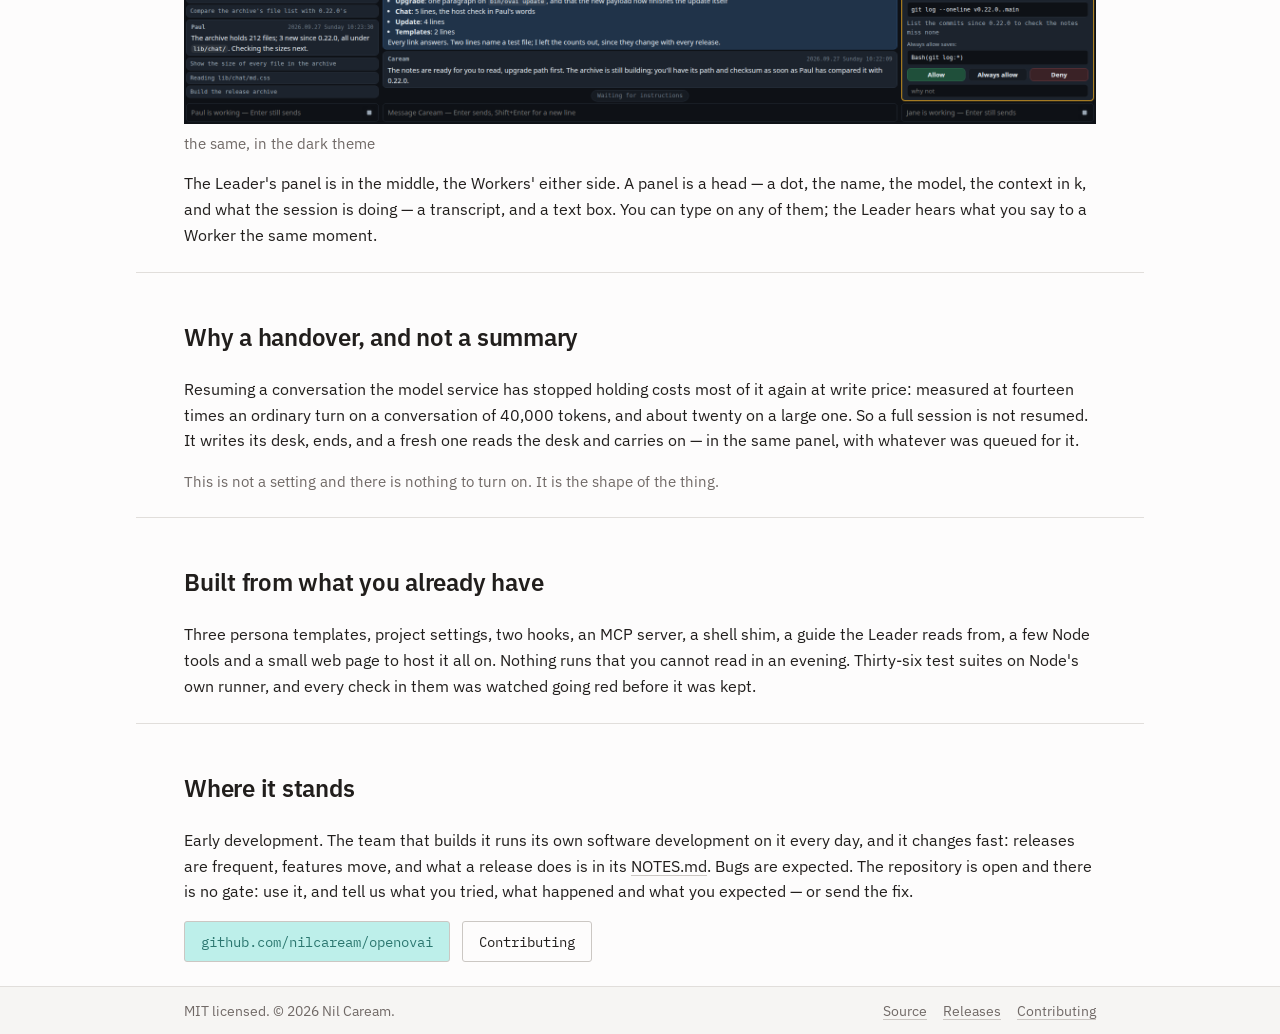
==== commit 761af5db: "the site names itself: OpenOv AI with its icon in the top corner, and on the home page" ====
--- a/index.html
+++ b/index.html
@@ -22,7 +22,7 @@
 
 <header class="bar">
   <div class="wrap bar-in">
-    <a class="mark" href="/">openov<span class="mark-dim">.ai</span></a>
+    <a class="mark" href="/"><img src="/favicon.svg" alt="" width="24" height="24">OpenOv AI</a>
     <nav>
       <a href="/how-it-works/">How it works</a>
       <a href="/install/">Install</a>
@@ -52,7 +52,8 @@
     <p class="line">In daily use on real software development, by the team that builds it.</p>
     <h1>A small team of Claude Code sessions, on one machine.</h1>
     <p class="lead">
-      One session is the Leader; the others are named Workers with one task each. Every
+      OpenOv AI runs a small team of Claude Code sessions on one machine. One session is the
+      Leader; the others are named Workers with one task each. Every
       session's identity is a directory on disk, not a process &mdash; so a session can be
       replaced at any time without losing the work.
     </p>
--- a/style.css
+++ b/style.css
@@ -279,13 +279,16 @@
 .bar-in nav { display: flex; align-items: center; gap: 1rem; }
 
 .mark {
+  display: inline-flex;
+  align-items: center;
+  gap: 0.5rem;
   font-family: var(--mono);
   font-weight: 500;
   font-size: 1rem;
   letter-spacing: -0.01em;
   text-decoration: none;
 }
-.mark-dim { color: var(--text-soft); }
+.mark img { display: block; width: 1.5rem; height: 1.5rem; flex: 0 0 auto; }
 
 .bar-foot { color: var(--text-soft); font-size: 0.85rem; }
 
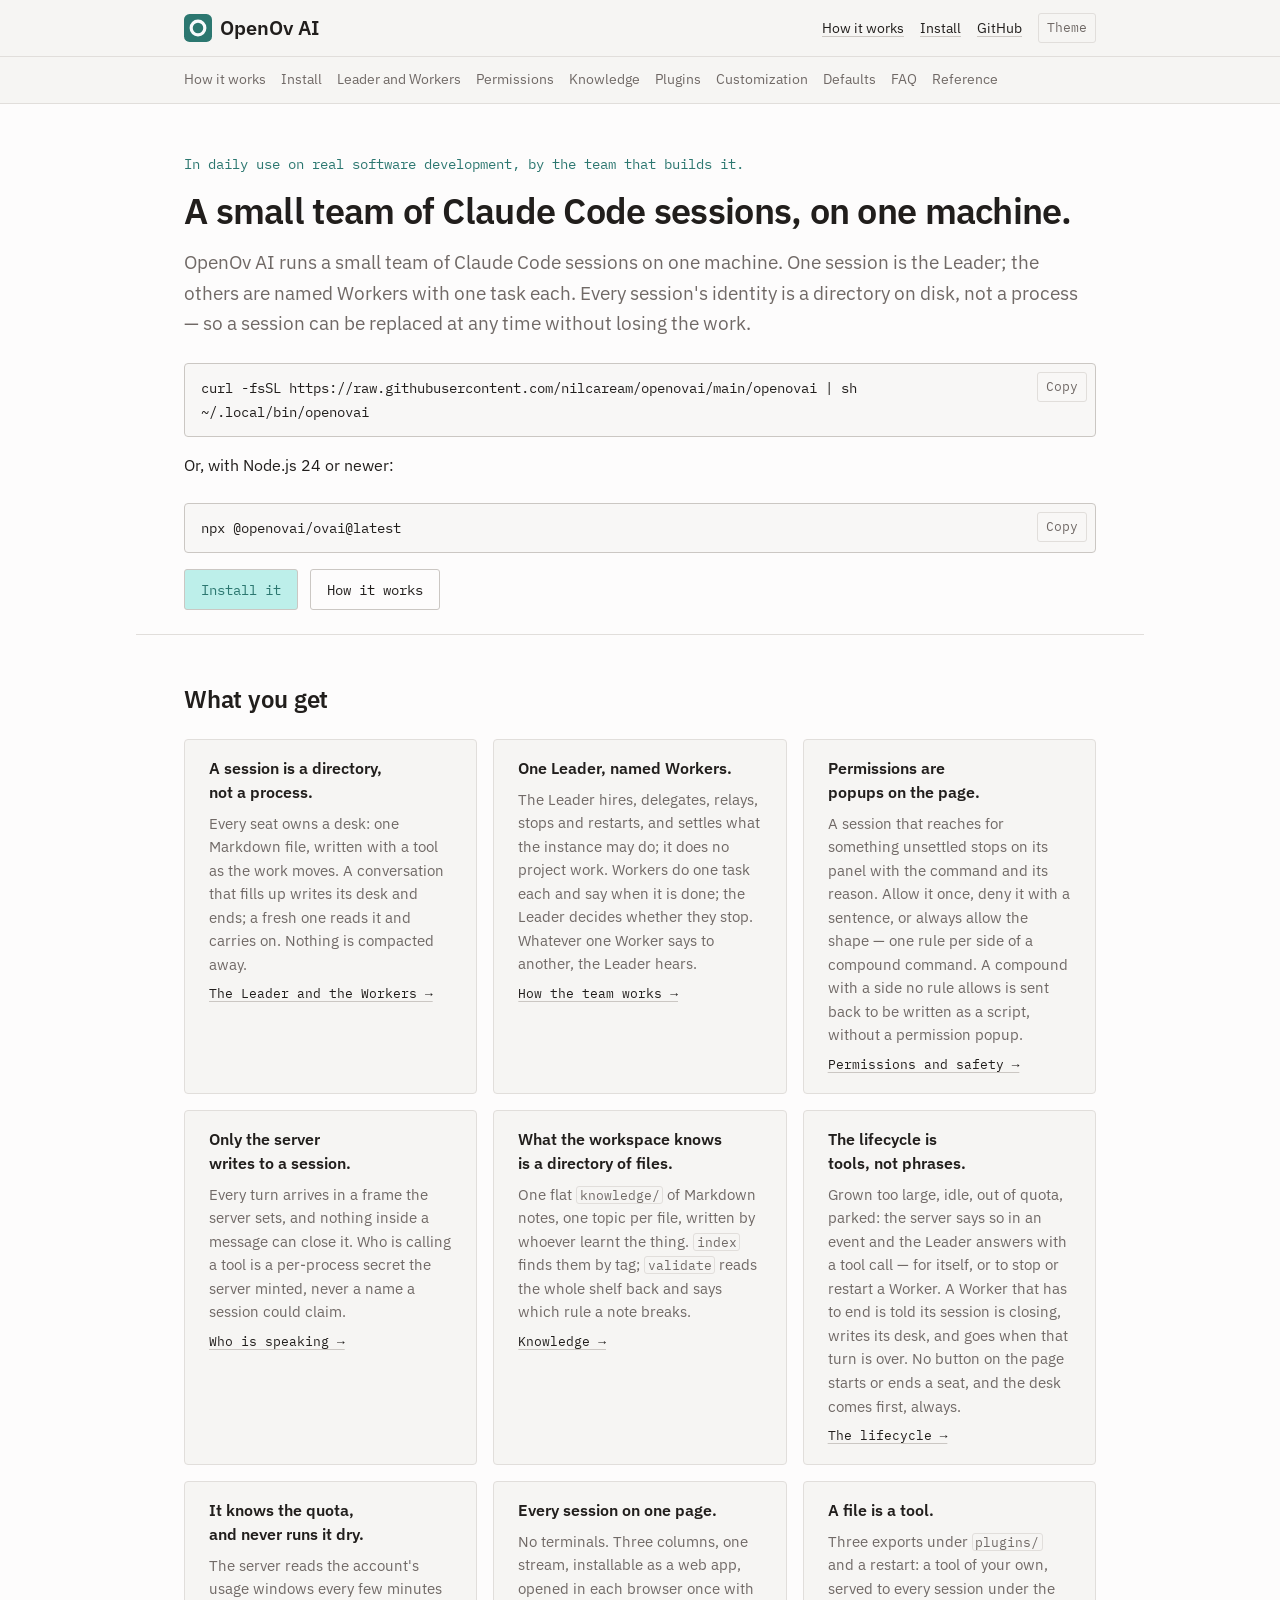
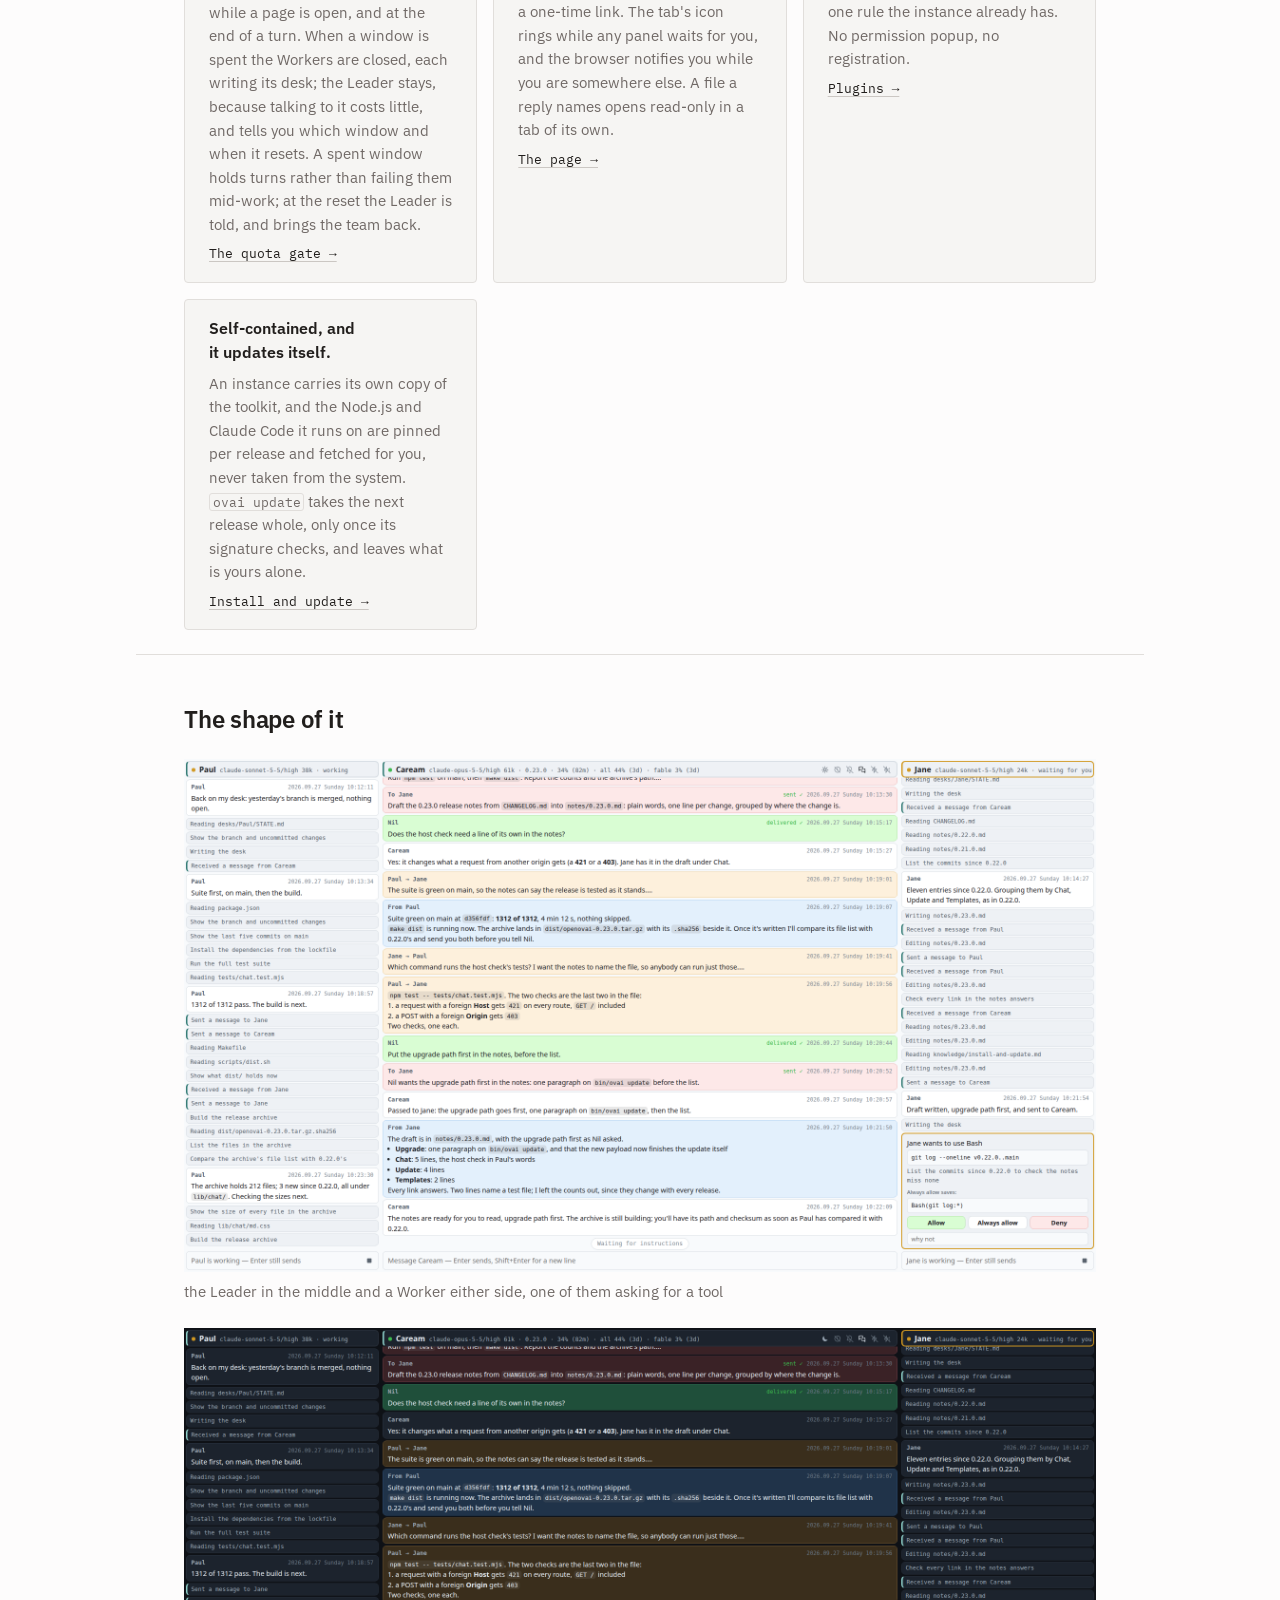
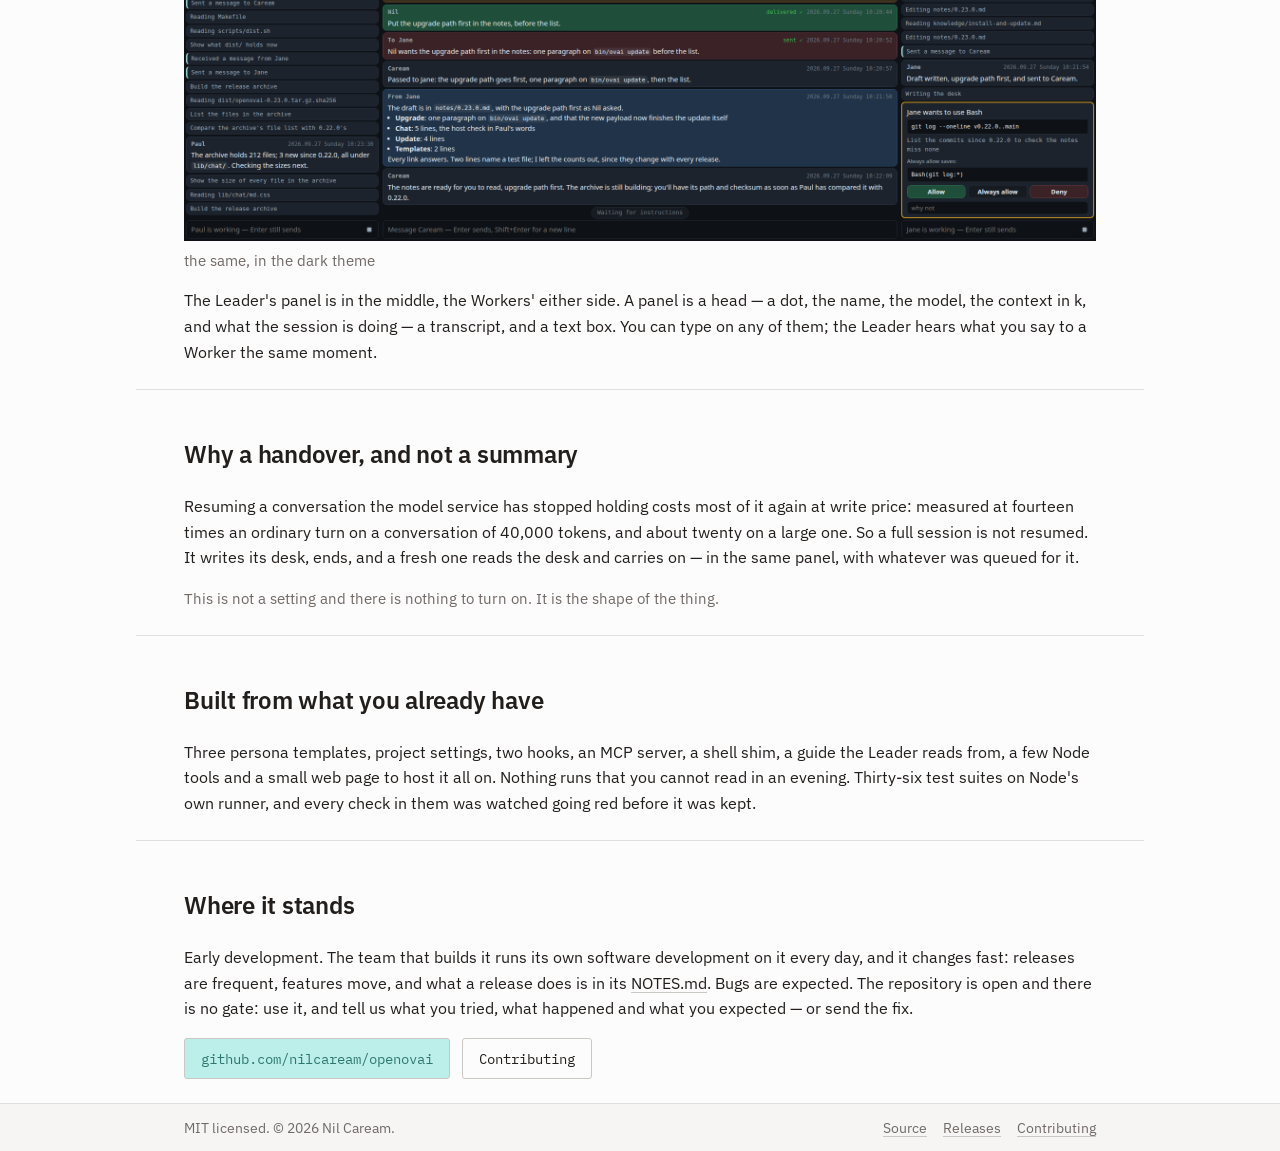
==== commit 3b96d23e: "install: the npx line beside the curl line" ====
--- a/index.html
+++ b/index.html
@@ -62,6 +62,11 @@
 <pre id="install-cmd">curl -fsSL https://raw.githubusercontent.com/nilcaream/openovai/main/openovai | sh
 ~/.local/bin/openovai</pre>
     </div>
+    <p>Or, with Node.js 24 or newer:</p>
+    <div class="term term-copy">
+      <button type="button" class="copy ghost" data-copy="npx" hidden>Copy</button>
+<pre id="npx-cmd">npx @openovai/ovai@latest</pre>
+    </div>
     <p class="cta">
       <a class="btn" href="/install/">Install it</a>
       <a class="btn btn-quiet" href="/how-it-works/">How it works</a>
--- a/style.css
+++ b/style.css
@@ -282,13 +282,13 @@
   display: inline-flex;
   align-items: center;
   gap: 0.5rem;
-  font-family: var(--mono);
-  font-weight: 500;
-  font-size: 1rem;
-  letter-spacing: -0.01em;
+  font-family: var(--sans);
+  font-weight: 600;
+  font-size: 1.25rem;
+  letter-spacing: normal;
   text-decoration: none;
 }
-.mark img { display: block; width: 1.5rem; height: 1.5rem; flex: 0 0 auto; }
+.mark img { display: block; width: 1.75rem; height: 1.75rem; flex: 0 0 auto; }
 
 .bar-foot { color: var(--text-soft); font-size: 0.85rem; }
 
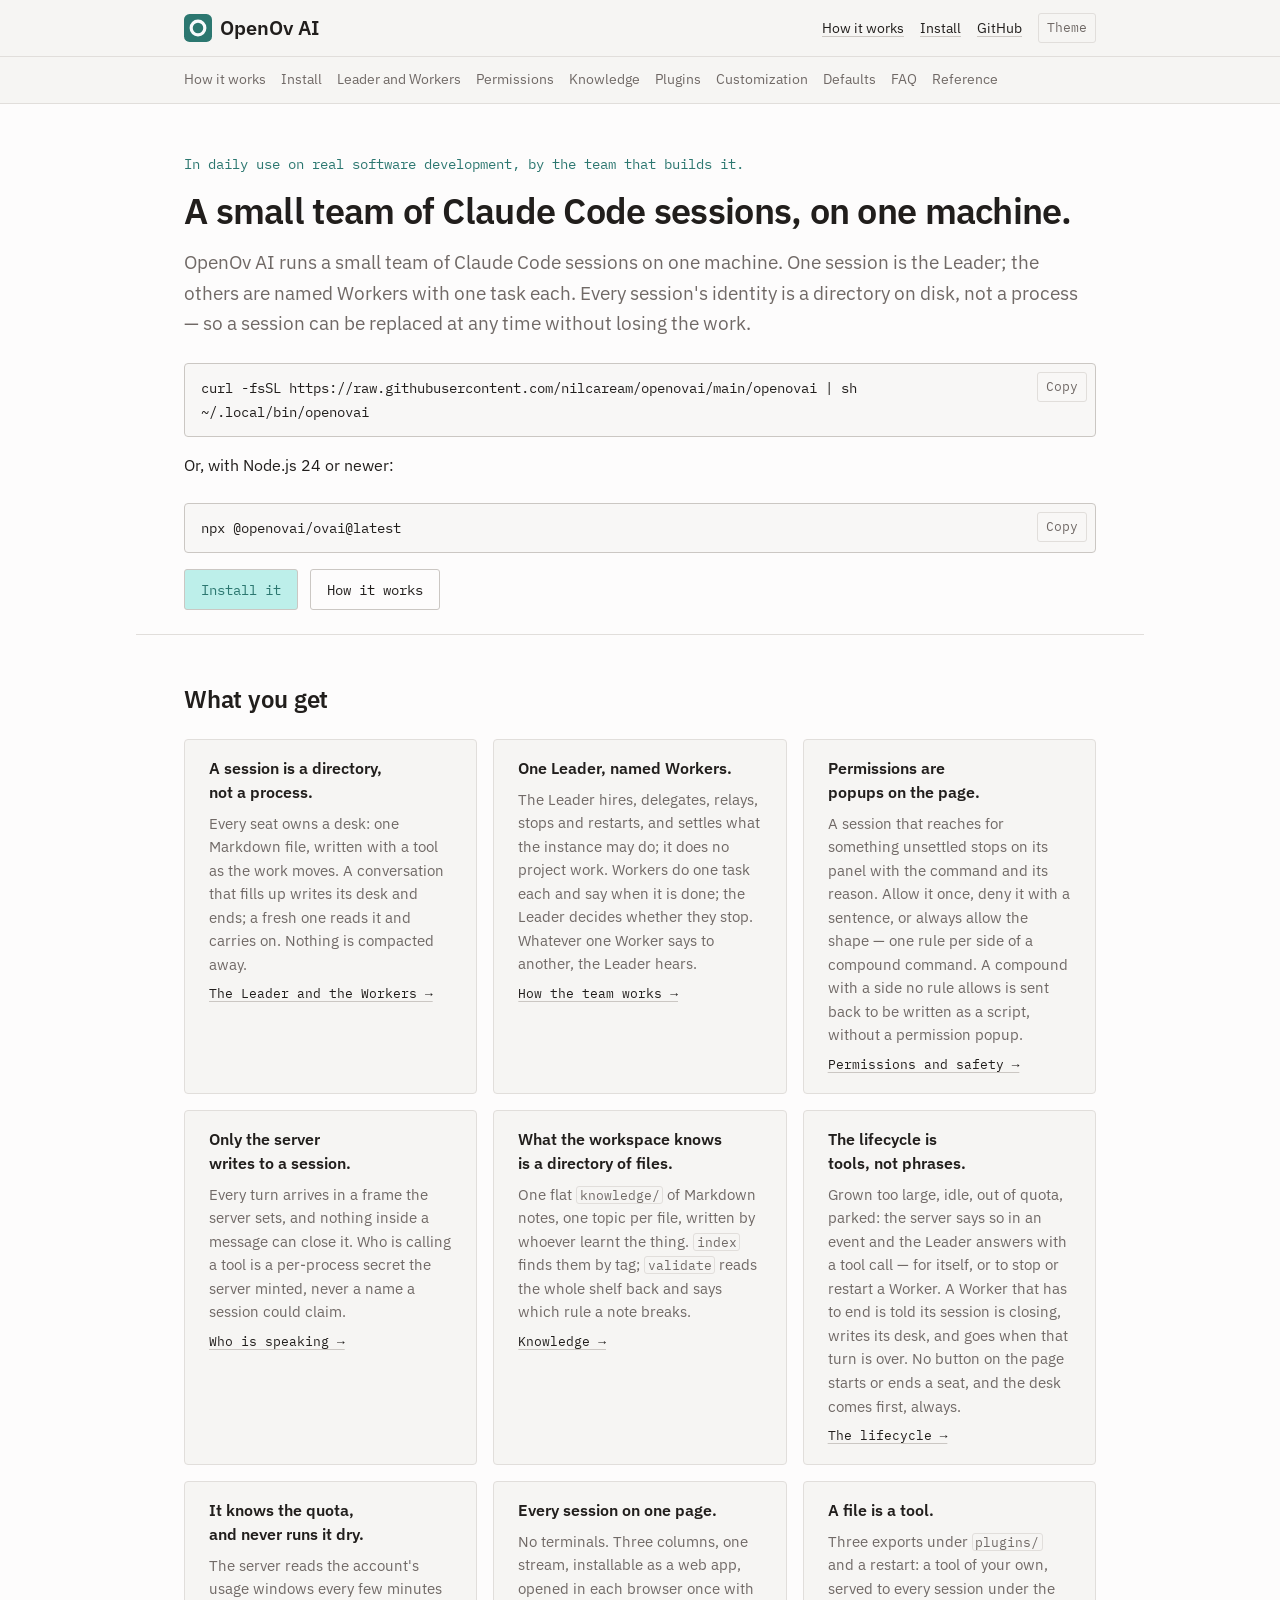
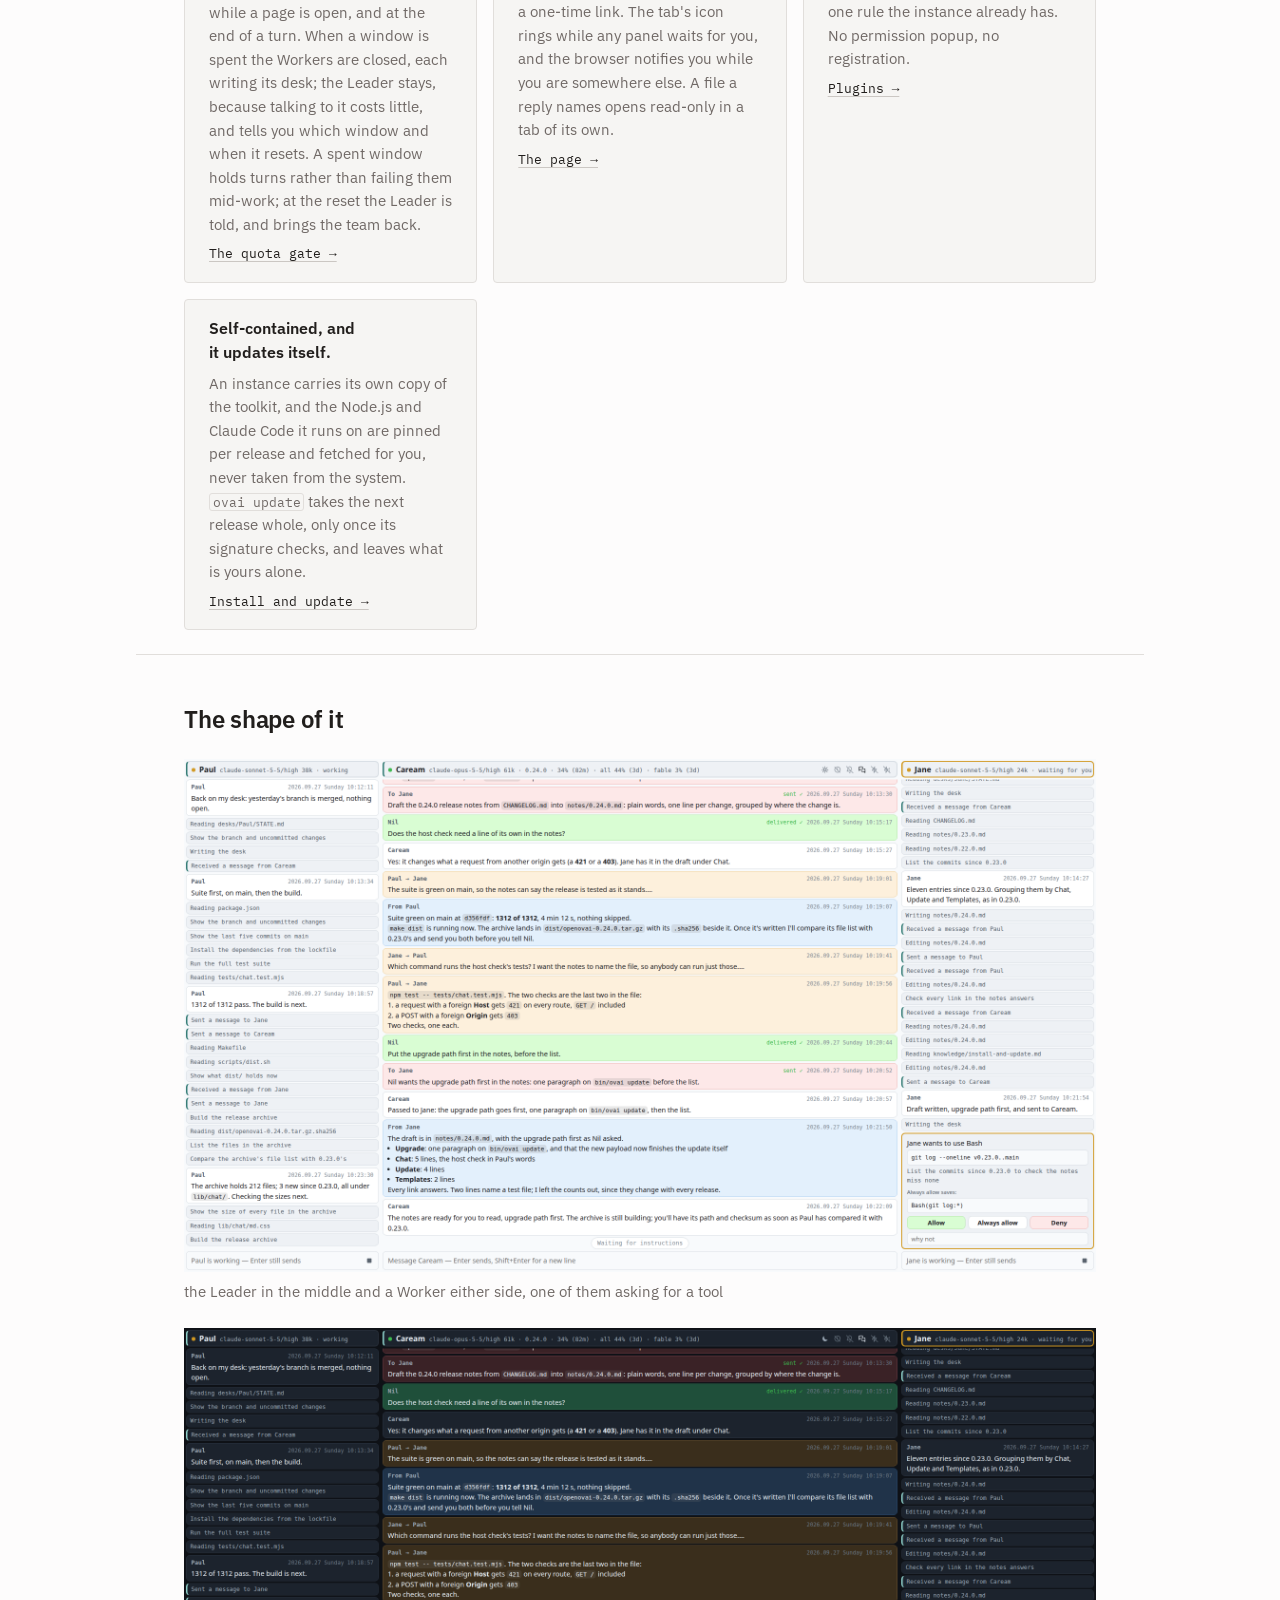
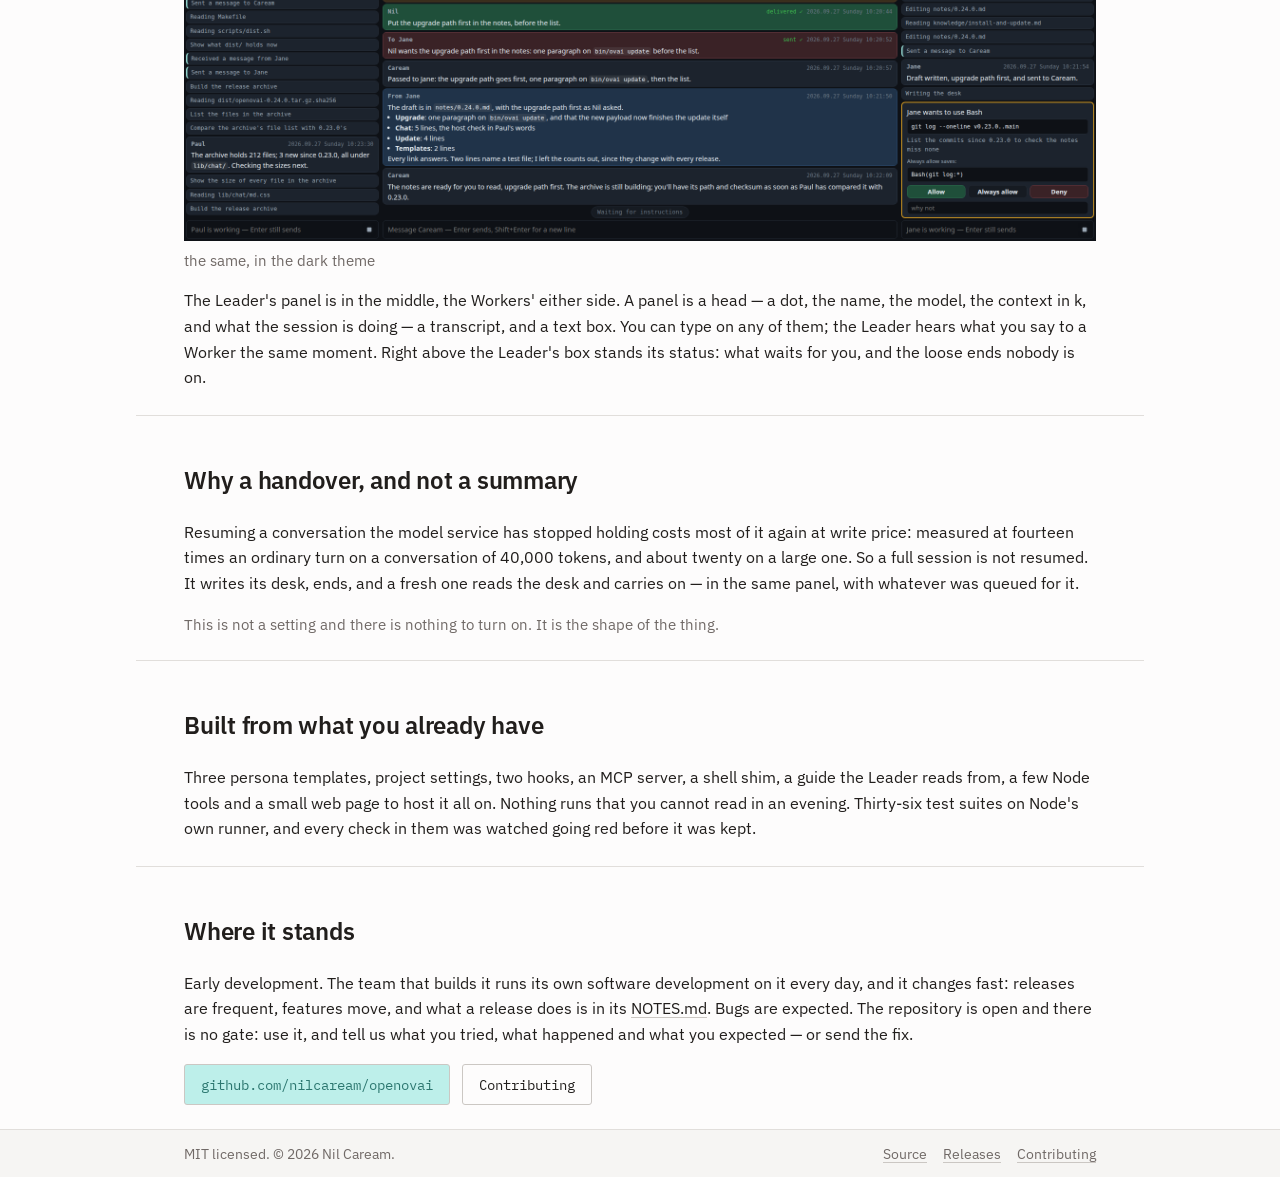
==== commit 8204f321: "0.25.0: the Leader's status and confirm_status, fifteen tools and nineteen events, text held before " ====
--- a/index.html
+++ b/index.html
@@ -171,7 +171,8 @@
       The Leader's panel is in the middle, the Workers' either side. A panel is a head &mdash; a
       dot, the name, the model, the context in k, and what the session is doing &mdash; a
       transcript, and a text box. You can type on any of them; the Leader hears what you say to
-      a Worker the same moment.
+      a Worker the same moment. Right above the Leader's box stands its status: what waits for
+      you, and the loose ends nobody is on.
     </p>
   </section>
 
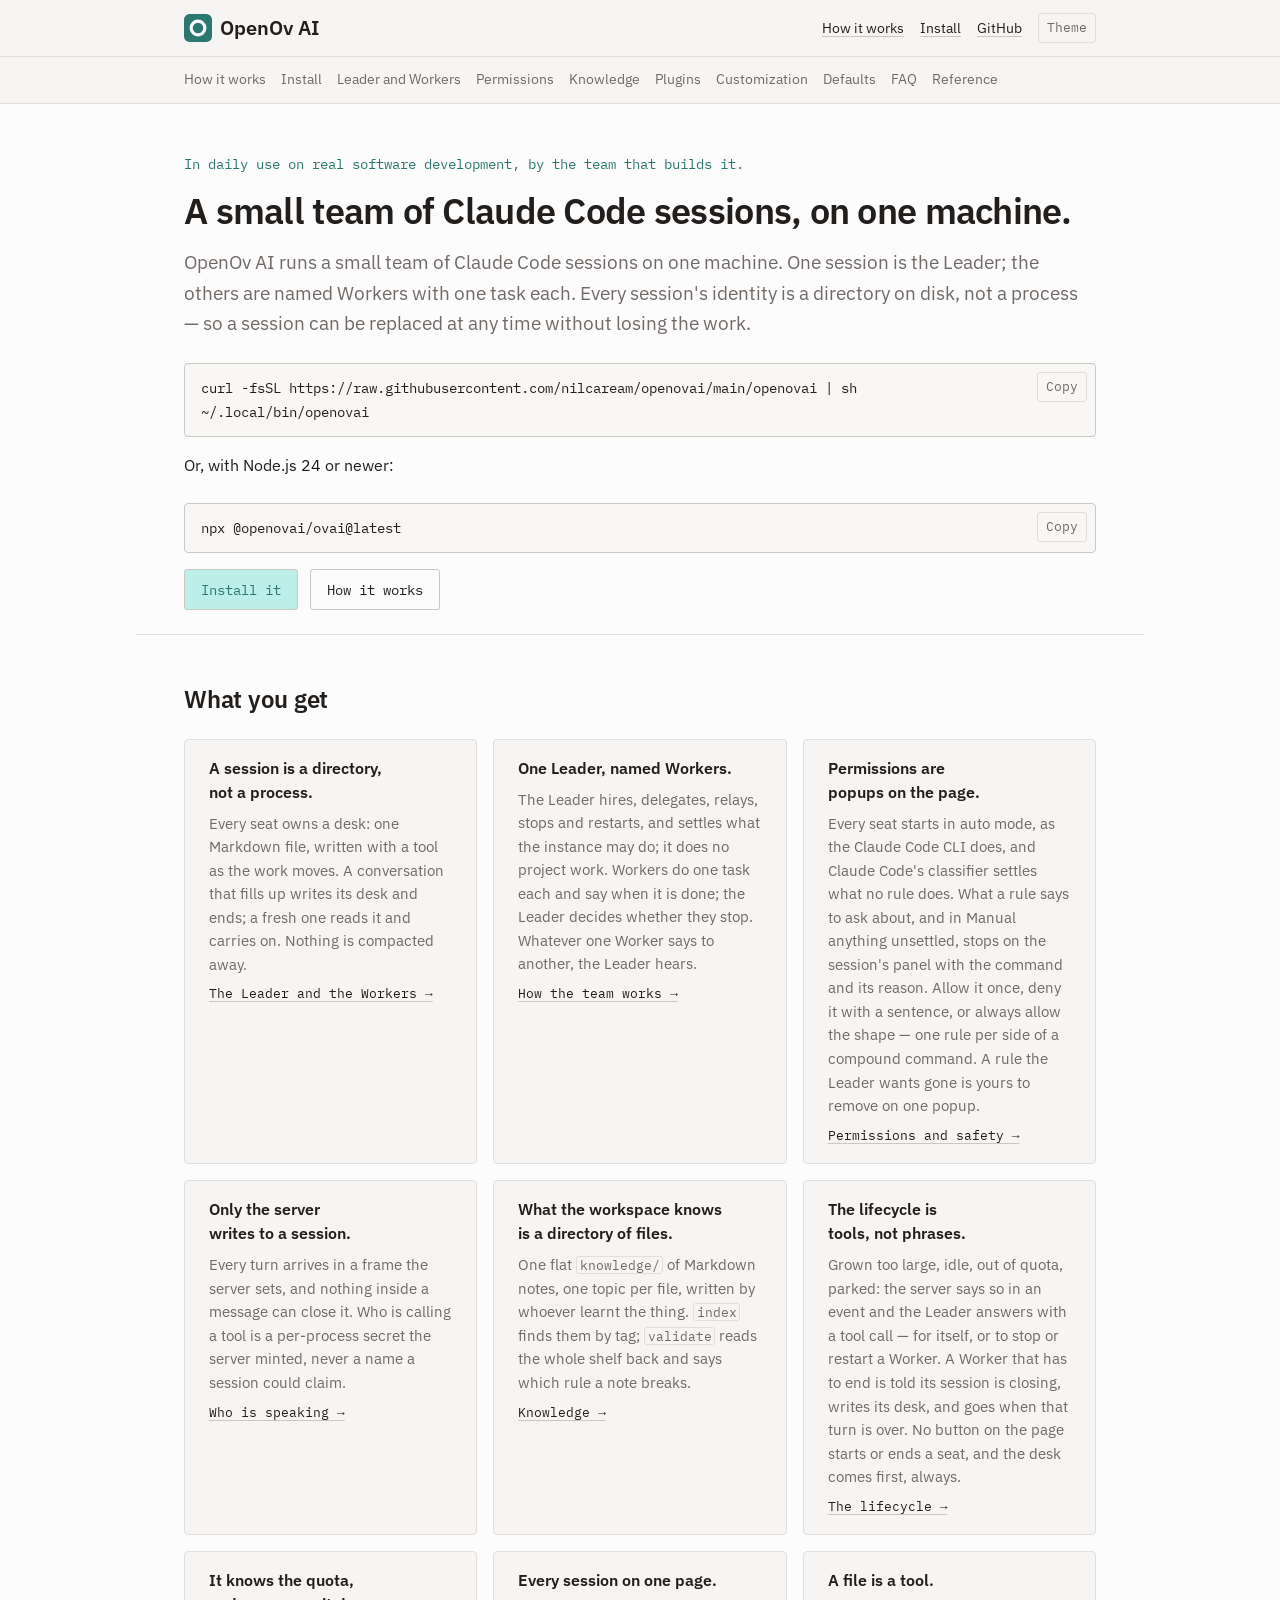
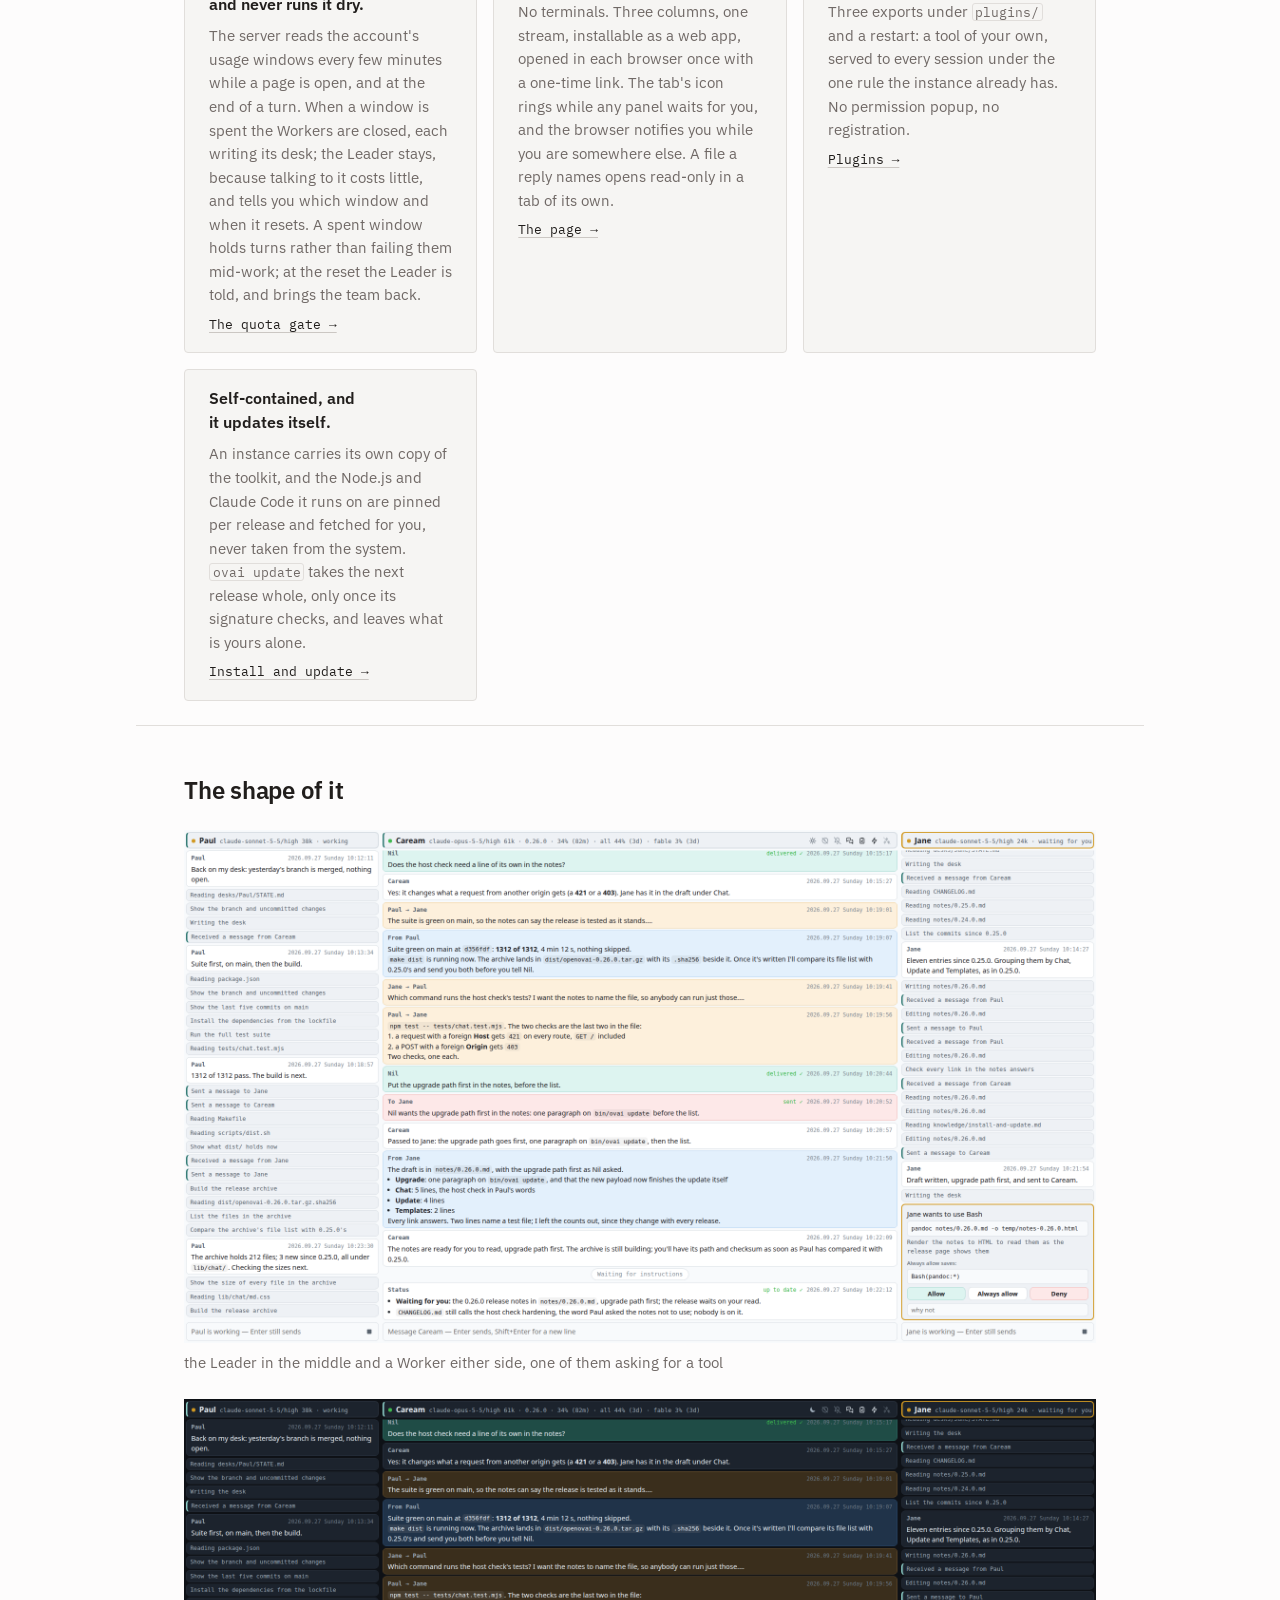
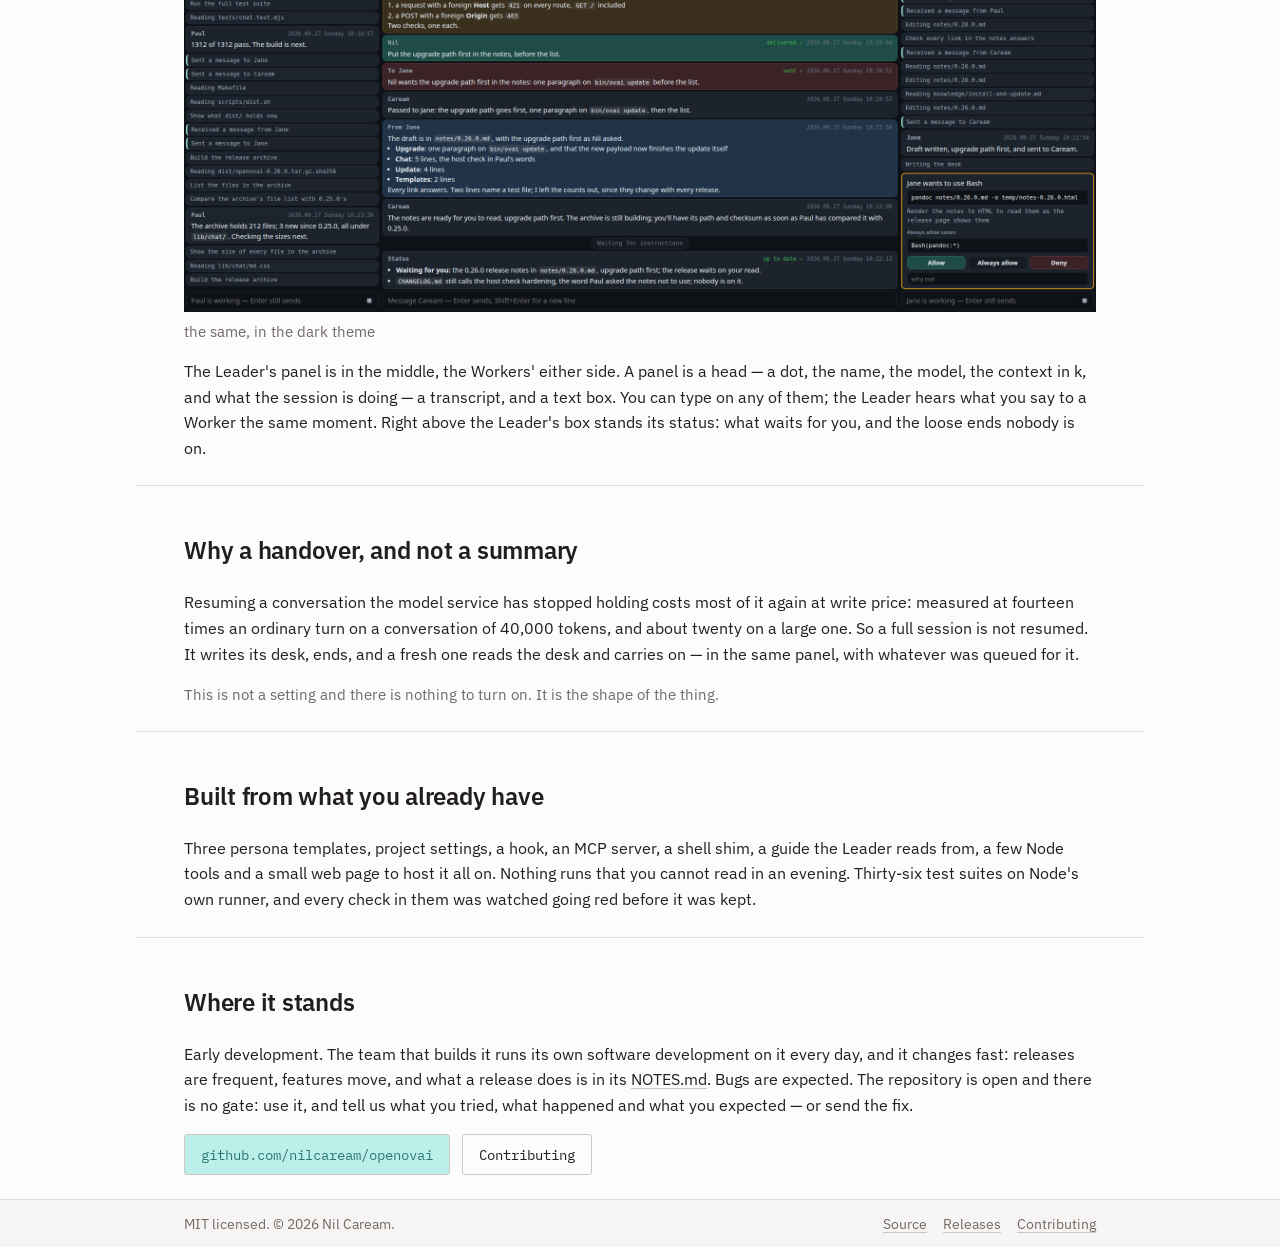
==== commit aa56267d: "0.26.0: seats start in auto, no shell hook and no interpreter by rule, remove_rule and a held rule m" ====
--- a/index.html
+++ b/index.html
@@ -93,10 +93,11 @@
       </li>
       <li class="card">
         <h3>Permissions are popups on the page.</h3>
-        <p>A session that reaches for something unsettled stops on its panel with the command
-          and its reason. Allow it once, deny it with a sentence, or always allow the shape
-          &mdash; one rule per side of a compound command. A compound with a side no rule allows
-          is sent back to be written as a script, without a permission popup.</p>
+        <p>Every seat starts in auto mode, as the Claude Code CLI does, and Claude Code's
+          classifier settles what no rule does. What a rule says to ask about, and in Manual
+          anything unsettled, stops on the session's panel with the command and its reason. Allow
+          it once, deny it with a sentence, or always allow the shape &mdash; one rule per side of
+          a compound command. A rule the Leader wants gone is yours to remove on one popup.</p>
         <a href="/permissions/">Permissions and safety &rarr;</a>
       </li>
       <li class="card">
@@ -193,7 +194,7 @@
   <section class="wrap">
     <h2>Built from what you already have</h2>
     <p>
-      Three persona templates, project settings, two hooks, an MCP server, a shell shim, a guide the
+      Three persona templates, project settings, a hook, an MCP server, a shell shim, a guide the
       Leader reads from, a few Node tools and a small web page to host it all on. Nothing runs that
       you cannot read in an evening. Thirty-six test suites on Node's own runner, and every check in them was watched going red
       before it was kept.
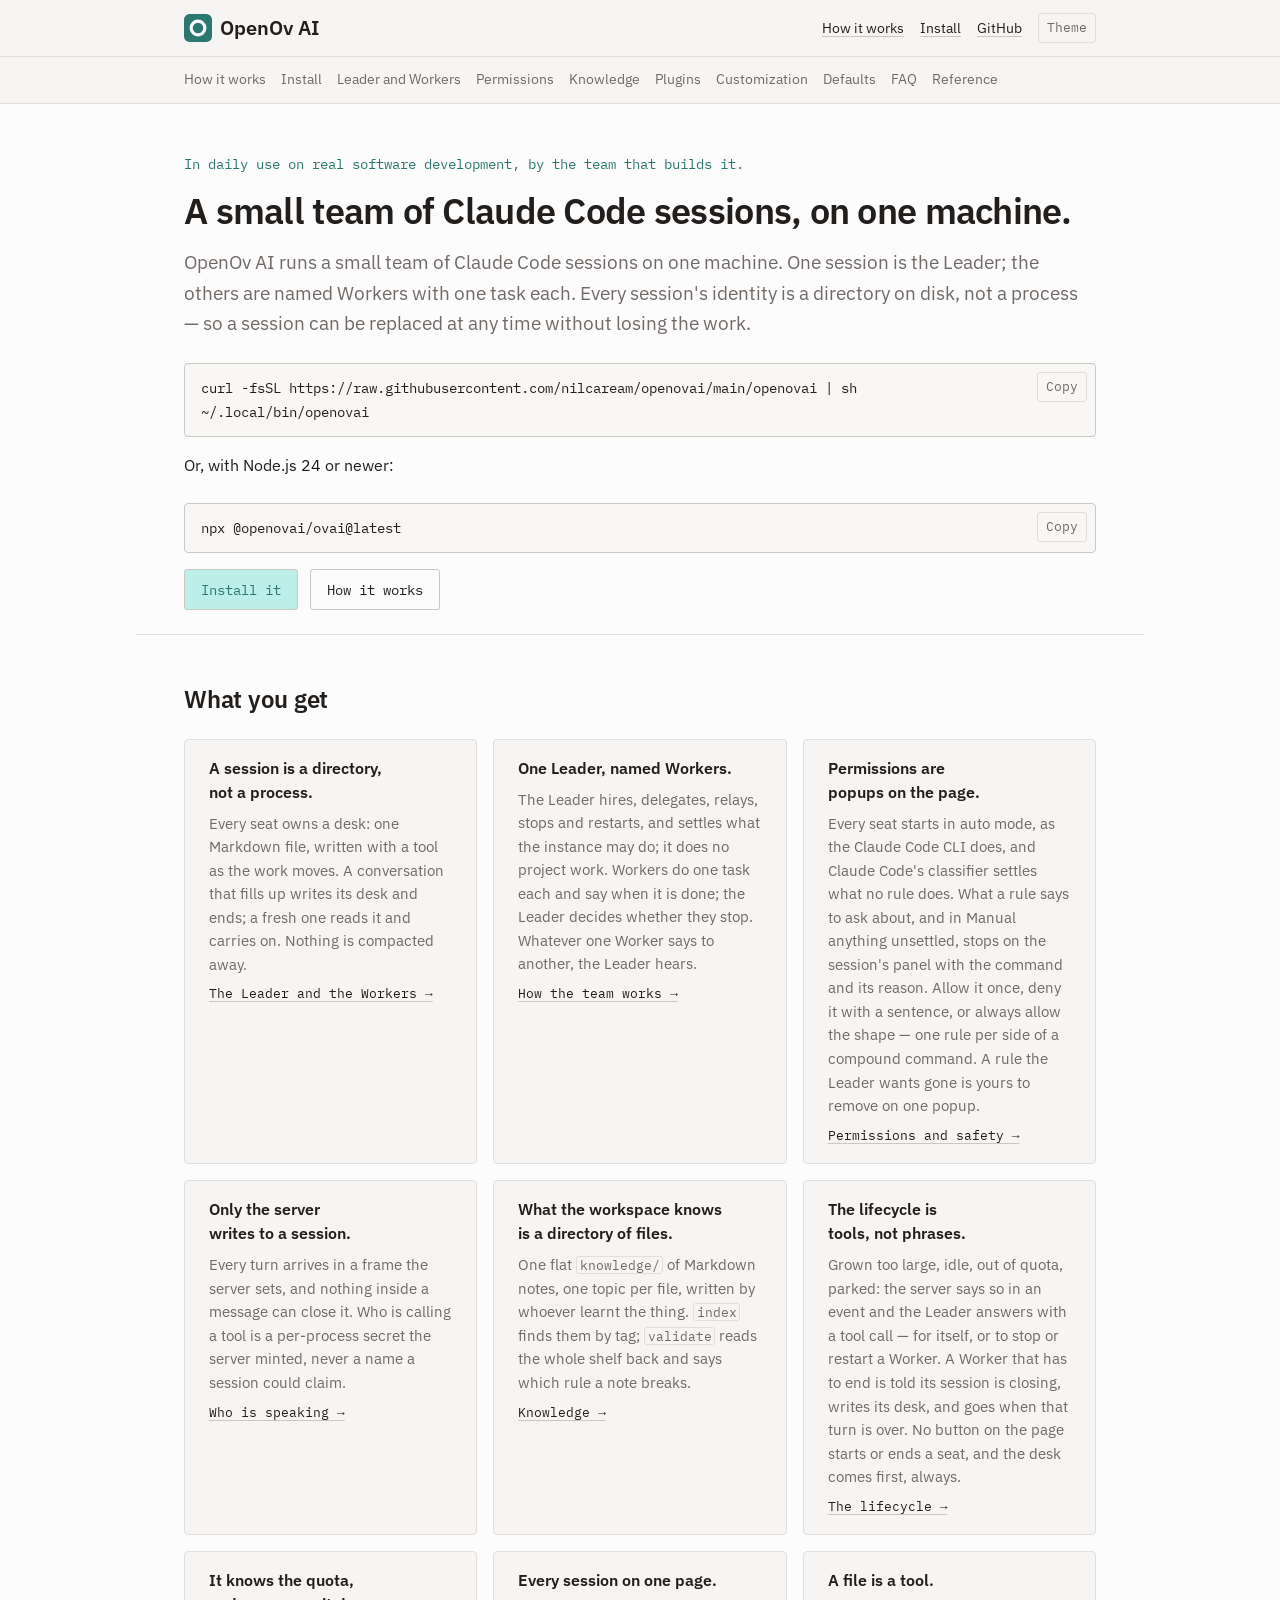
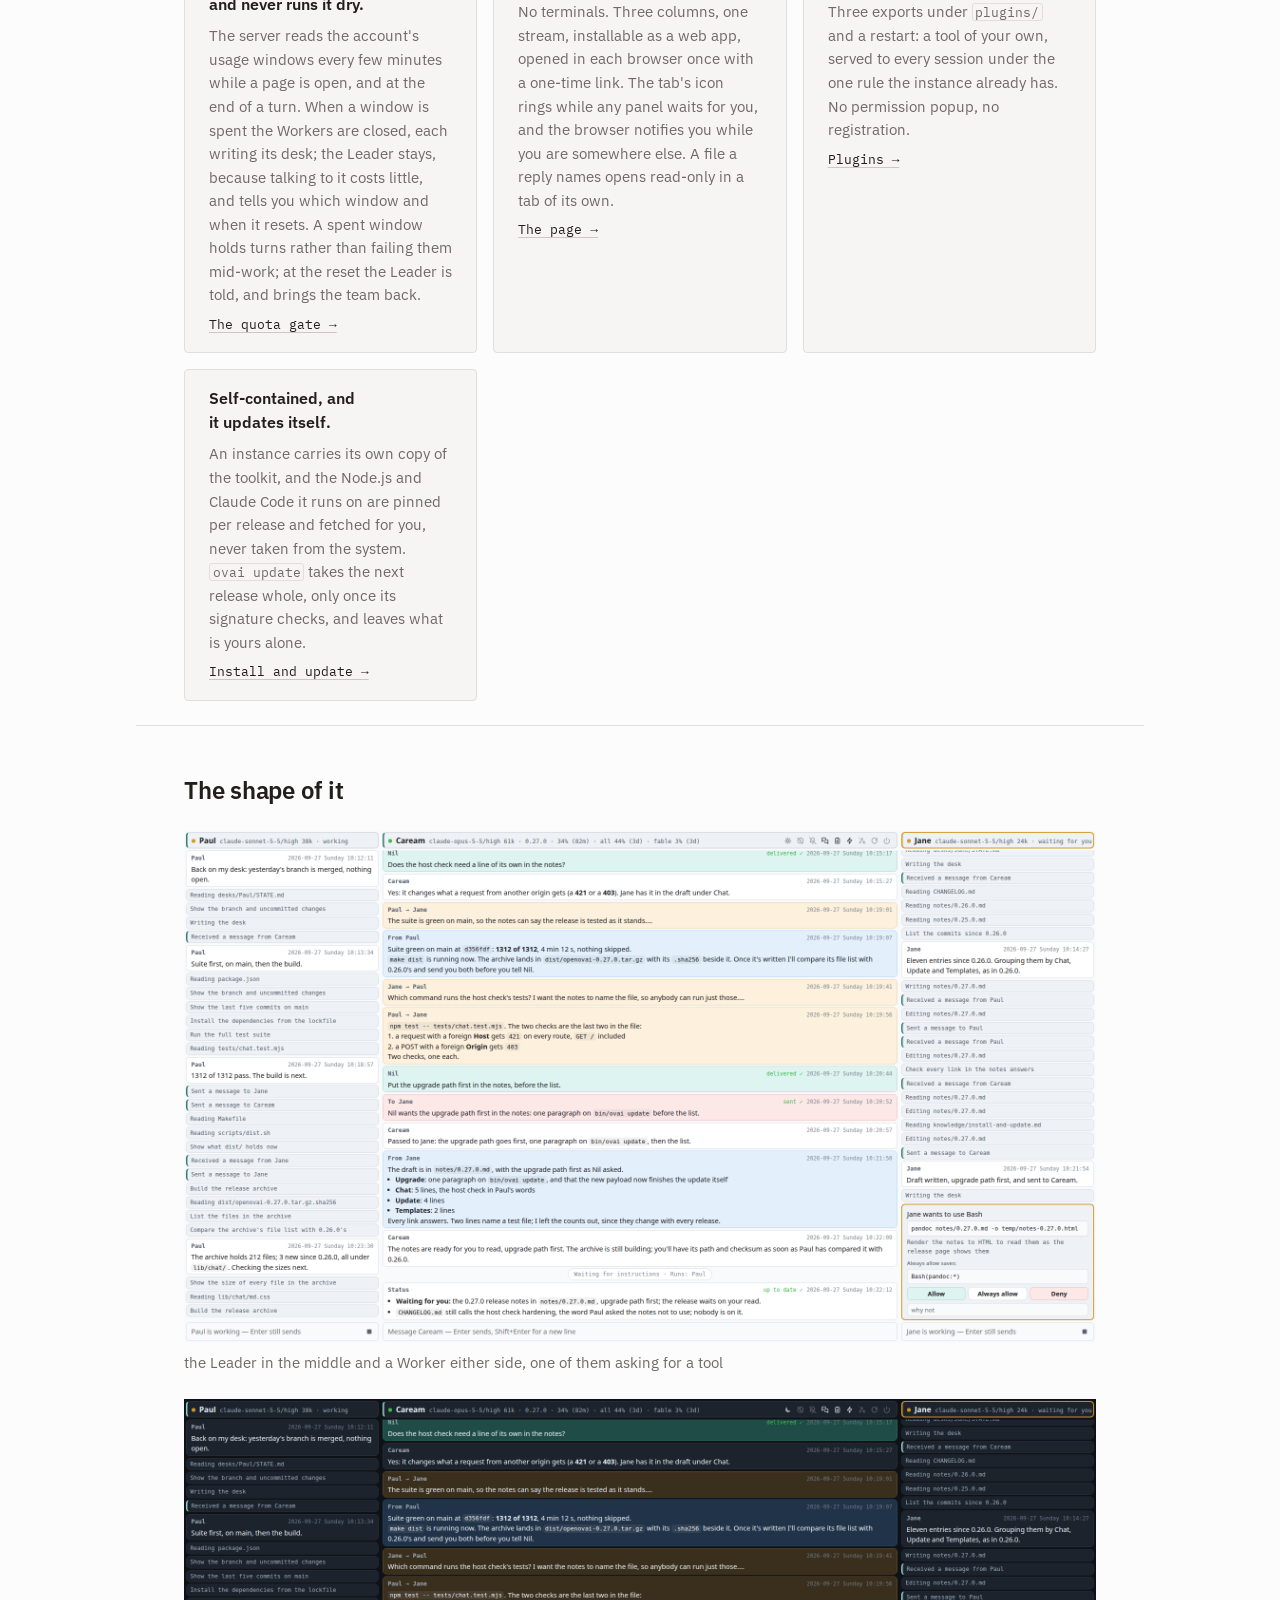
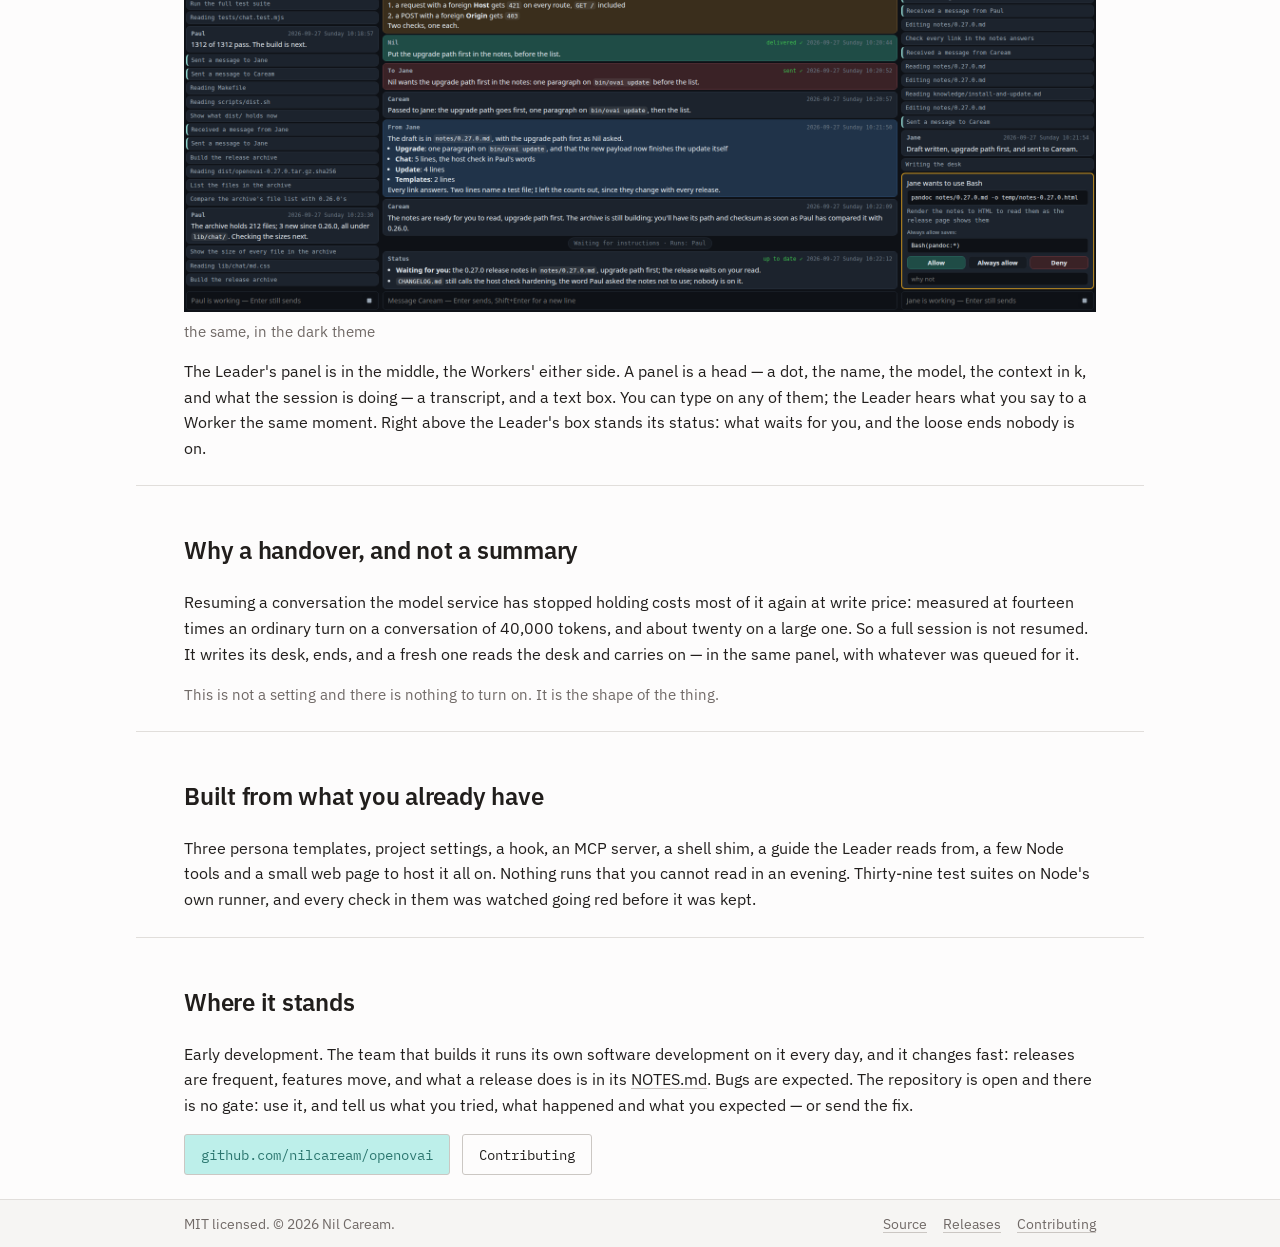
==== commit fb9f54ab: "0.27.0: long runs and ovai run, the Leader's wake and settings tools, openovai.json applied while th" ====
--- a/index.html
+++ b/index.html
@@ -196,7 +196,7 @@
     <p>
       Three persona templates, project settings, a hook, an MCP server, a shell shim, a guide the
       Leader reads from, a few Node tools and a small web page to host it all on. Nothing runs that
-      you cannot read in an evening. Thirty-six test suites on Node's own runner, and every check in them was watched going red
+      you cannot read in an evening. Thirty-nine test suites on Node's own runner, and every check in them was watched going red
       before it was kept.
     </p>
   </section>
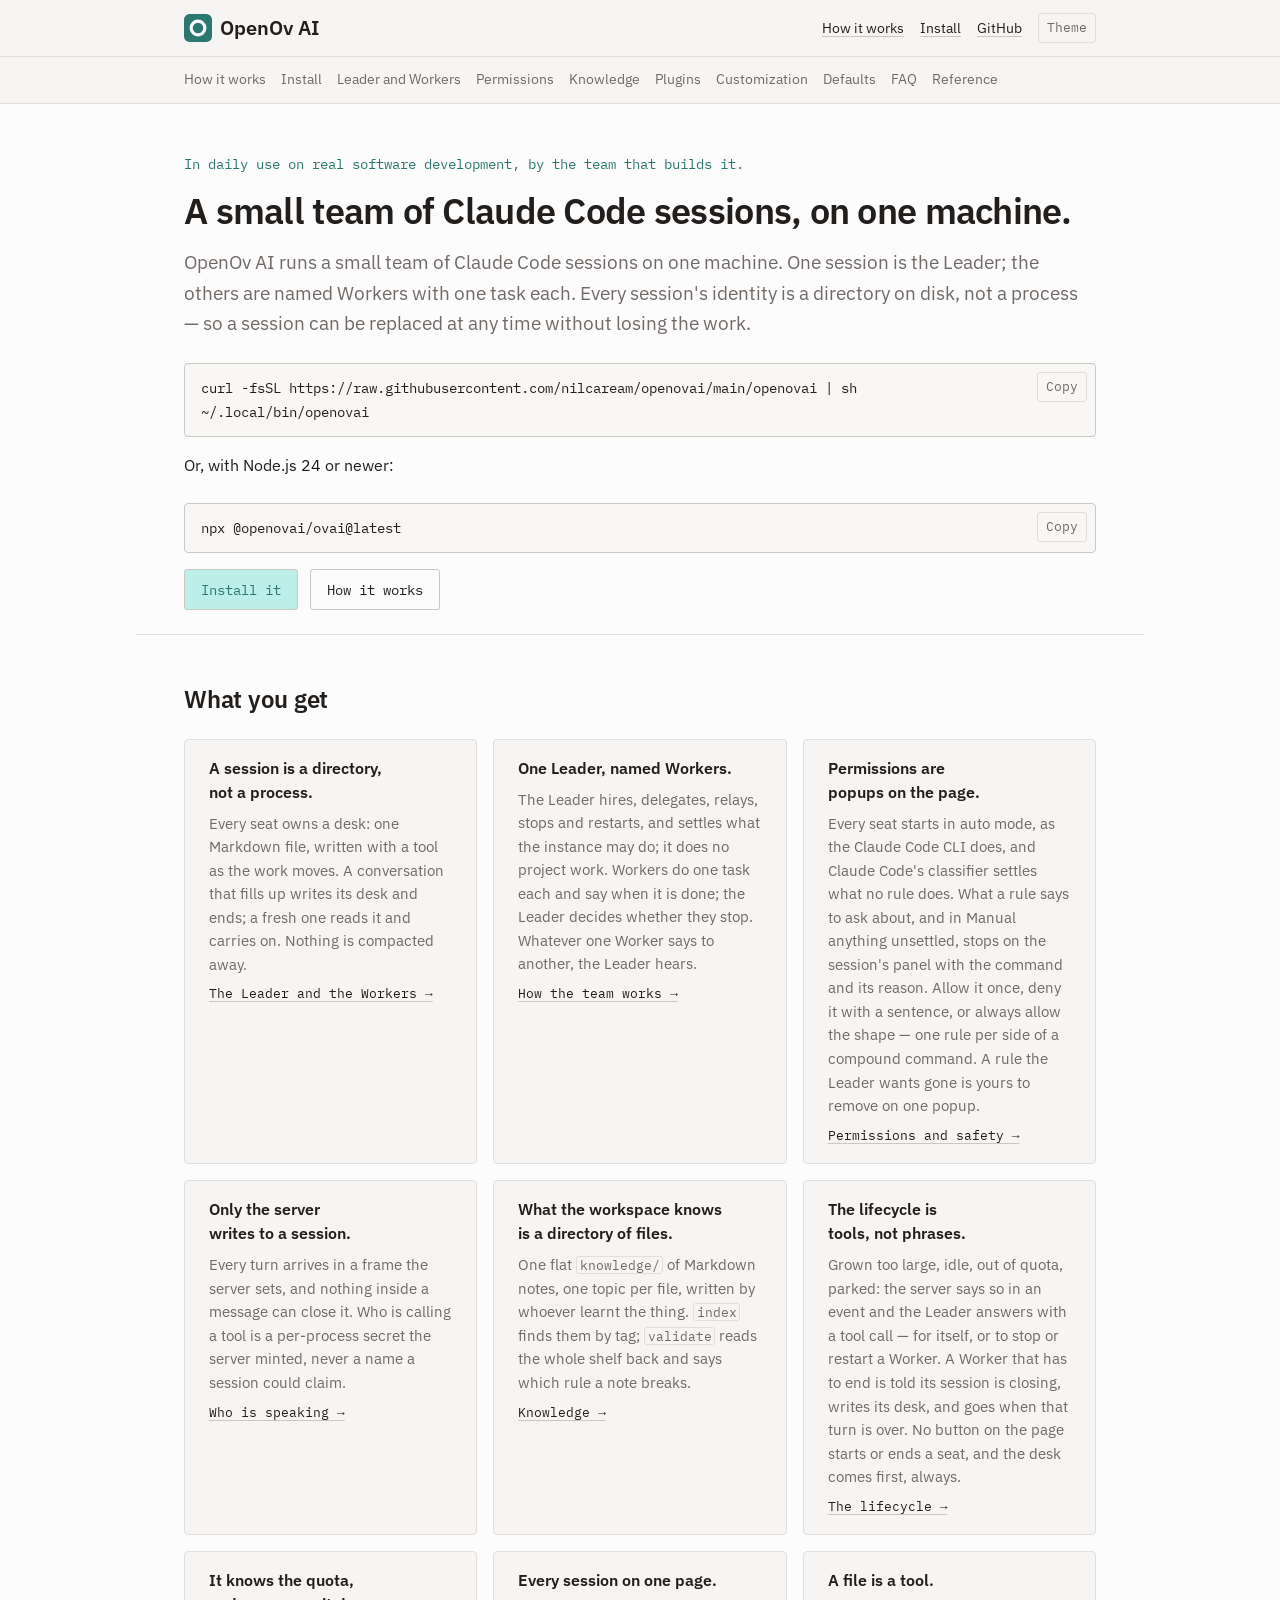
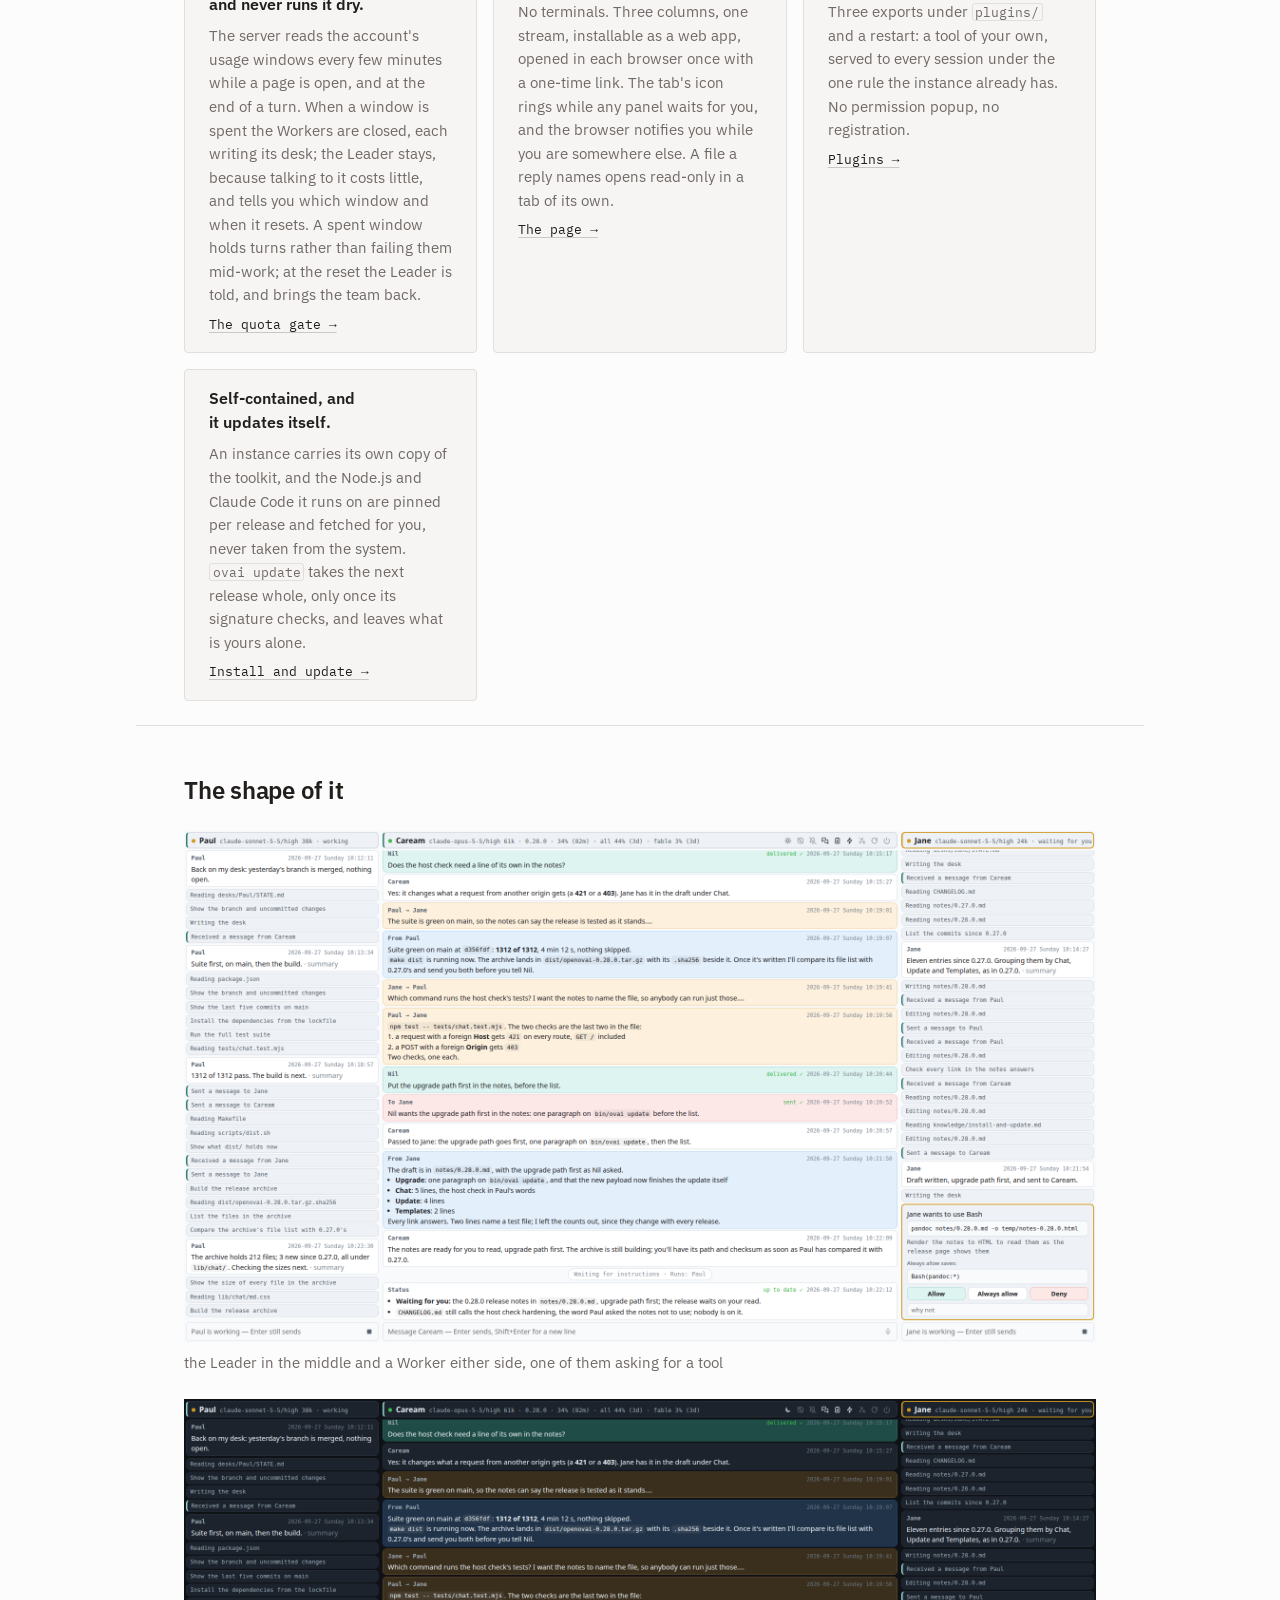
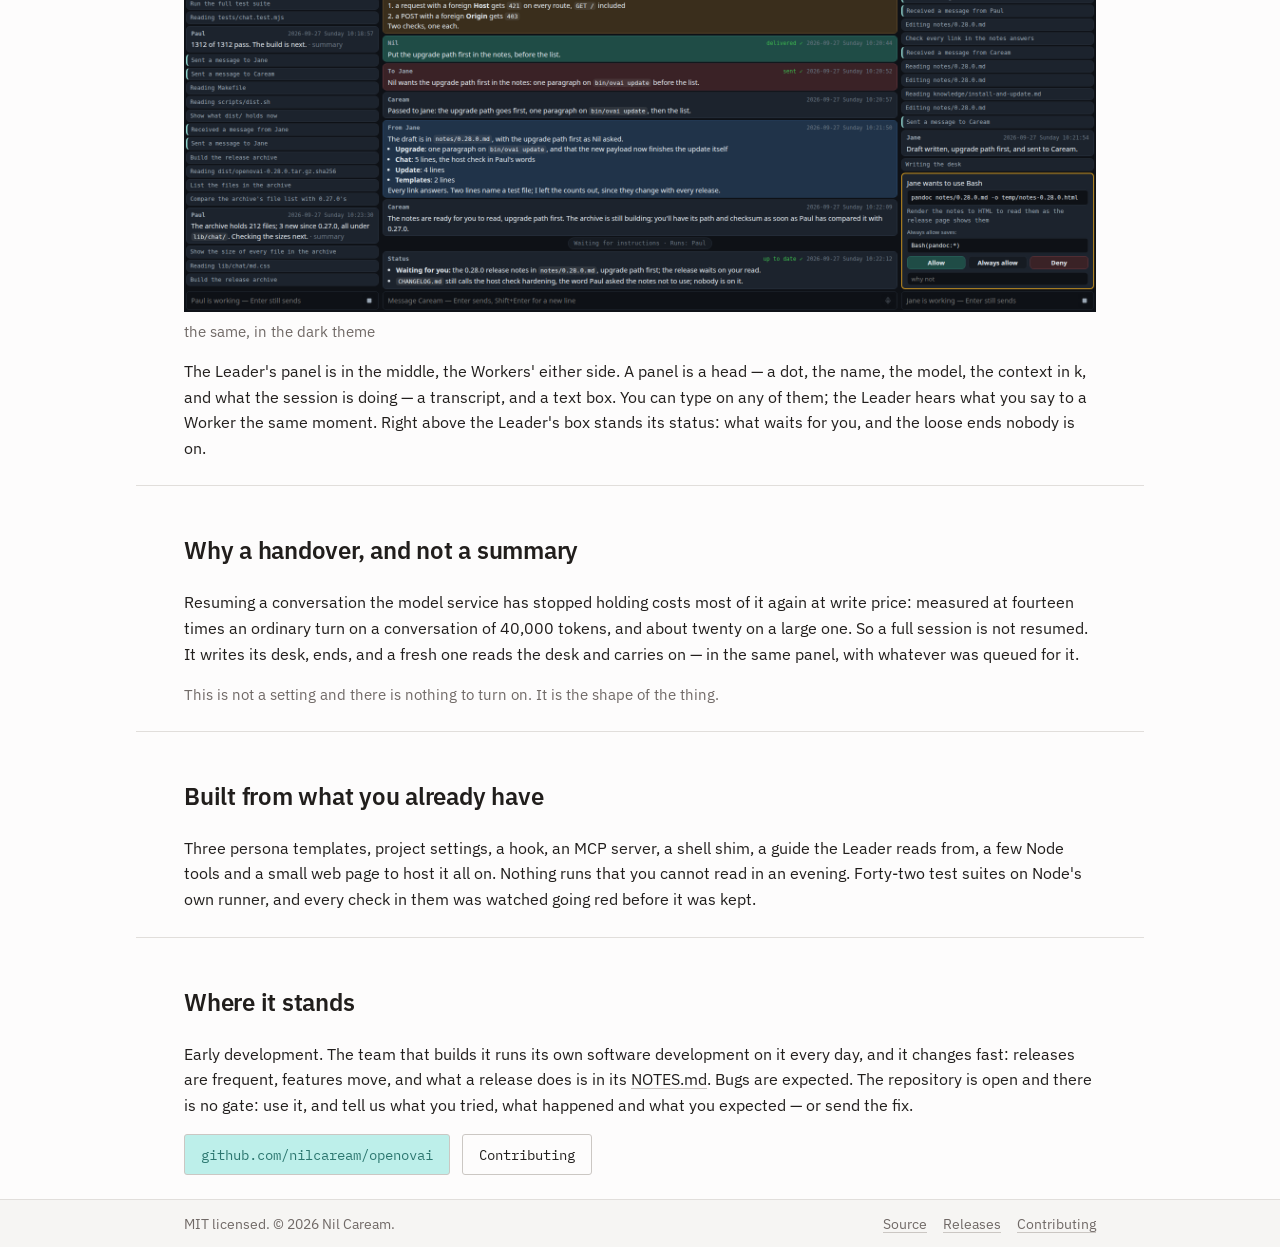
==== commit 83edb7e5: "0.28.0: voice input on the Leader's panel, the diff view and the diff tool, nineteen tools, the bott" ====
--- a/index.html
+++ b/index.html
@@ -196,7 +196,7 @@
     <p>
       Three persona templates, project settings, a hook, an MCP server, a shell shim, a guide the
       Leader reads from, a few Node tools and a small web page to host it all on. Nothing runs that
-      you cannot read in an evening. Thirty-nine test suites on Node's own runner, and every check in them was watched going red
+      you cannot read in an evening. Forty-two test suites on Node's own runner, and every check in them was watched going red
       before it was kept.
     </p>
   </section>
